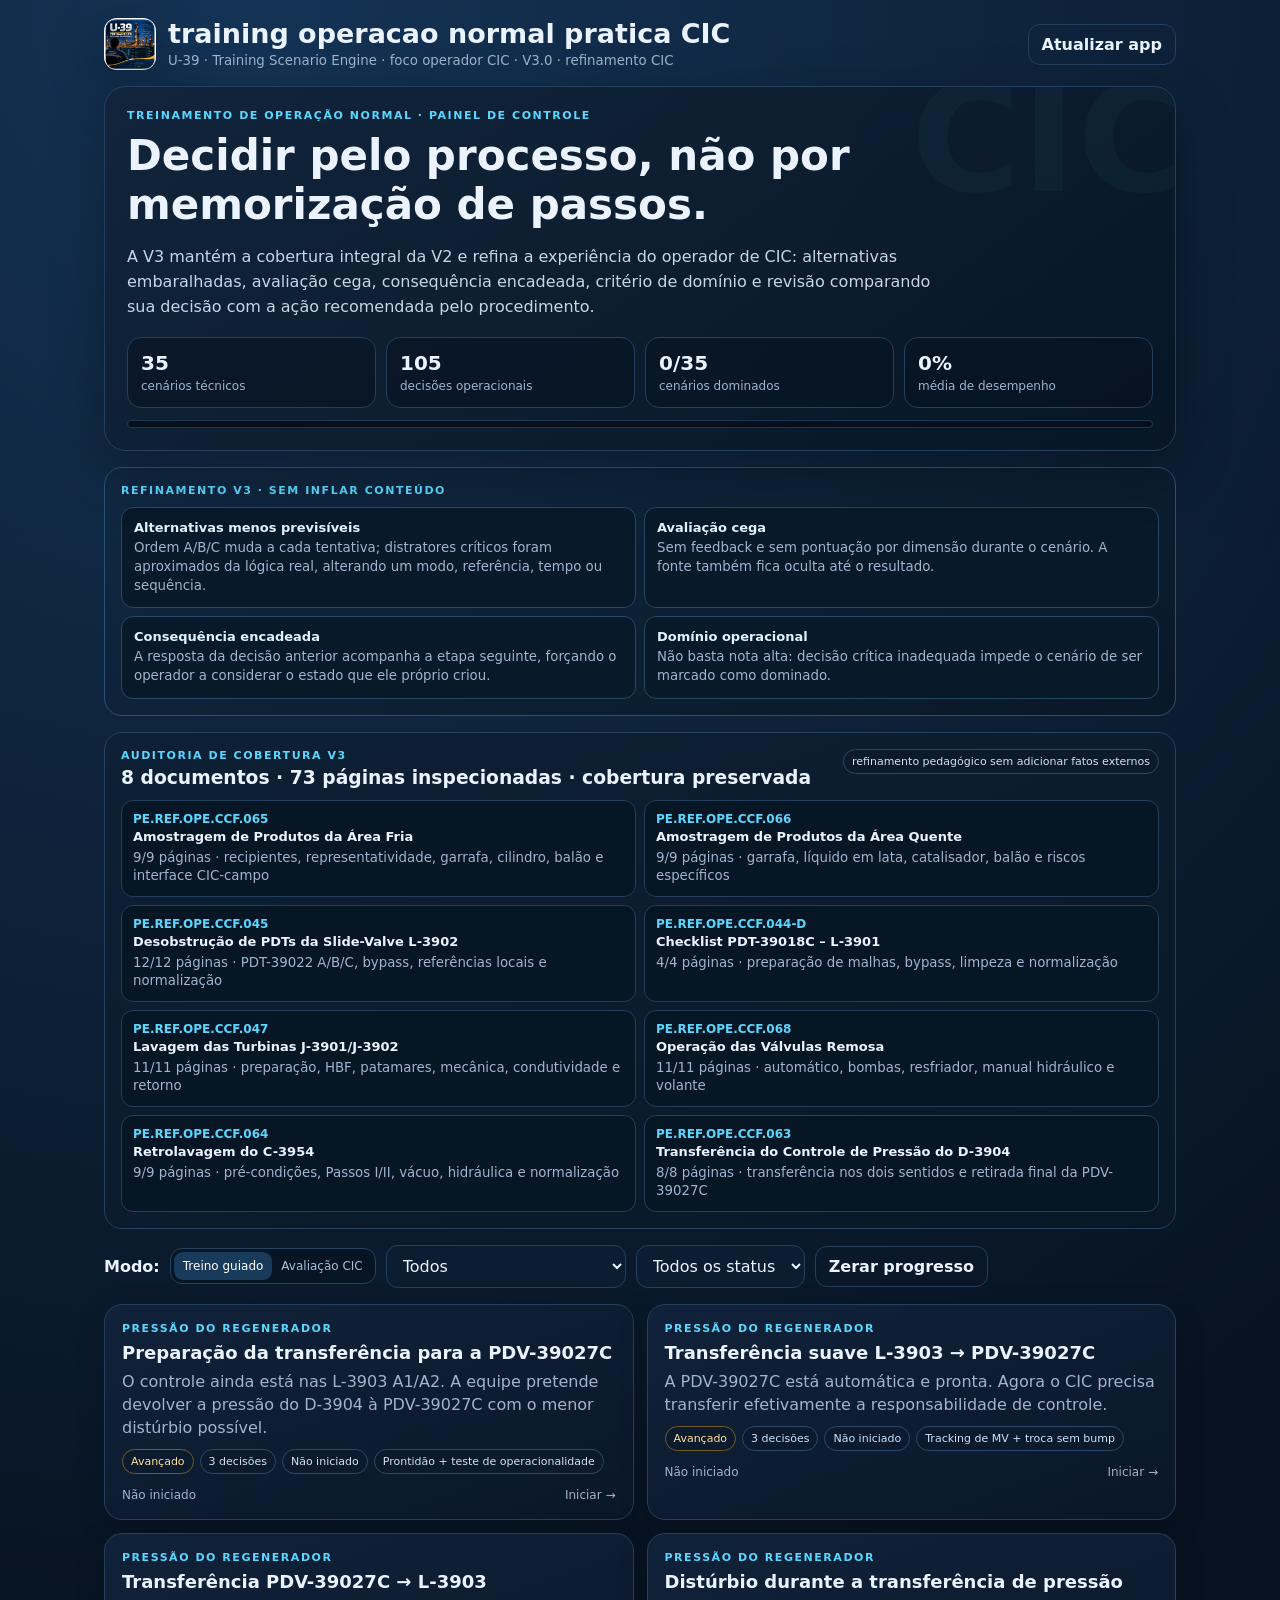
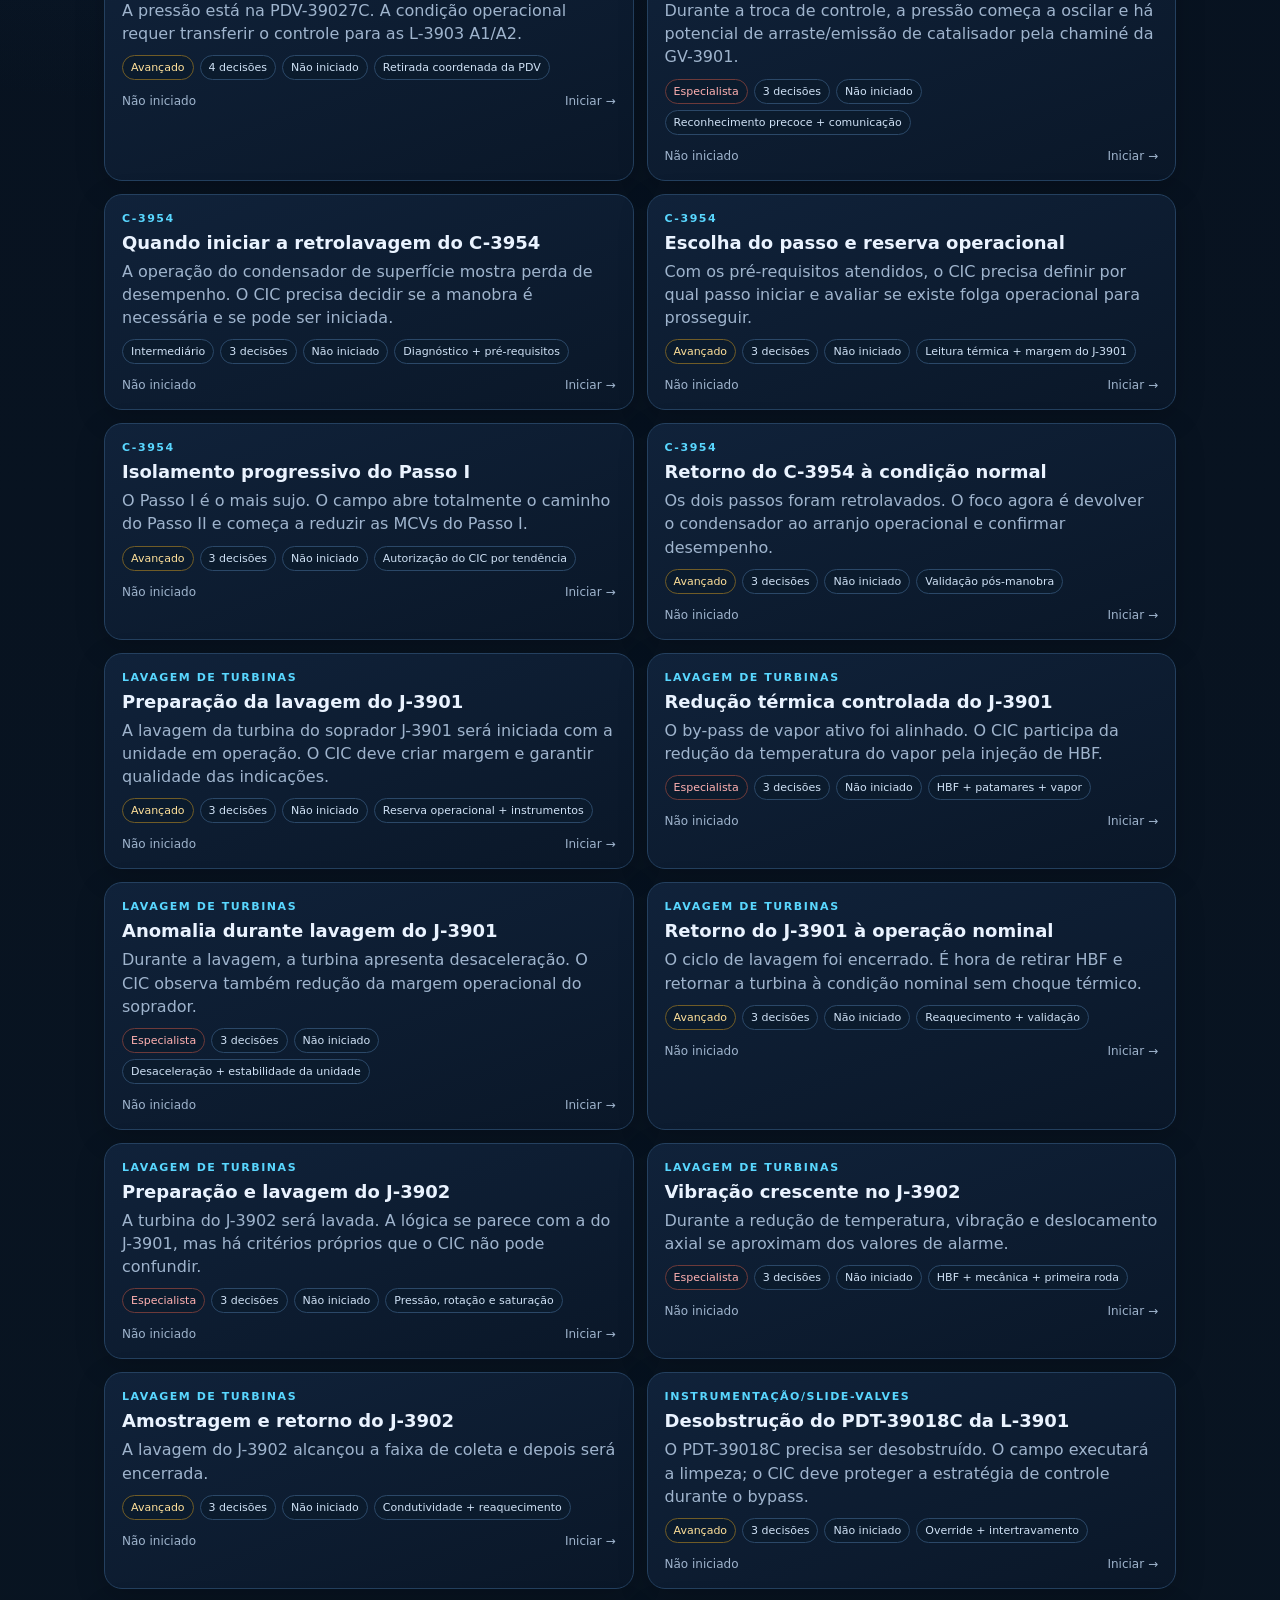
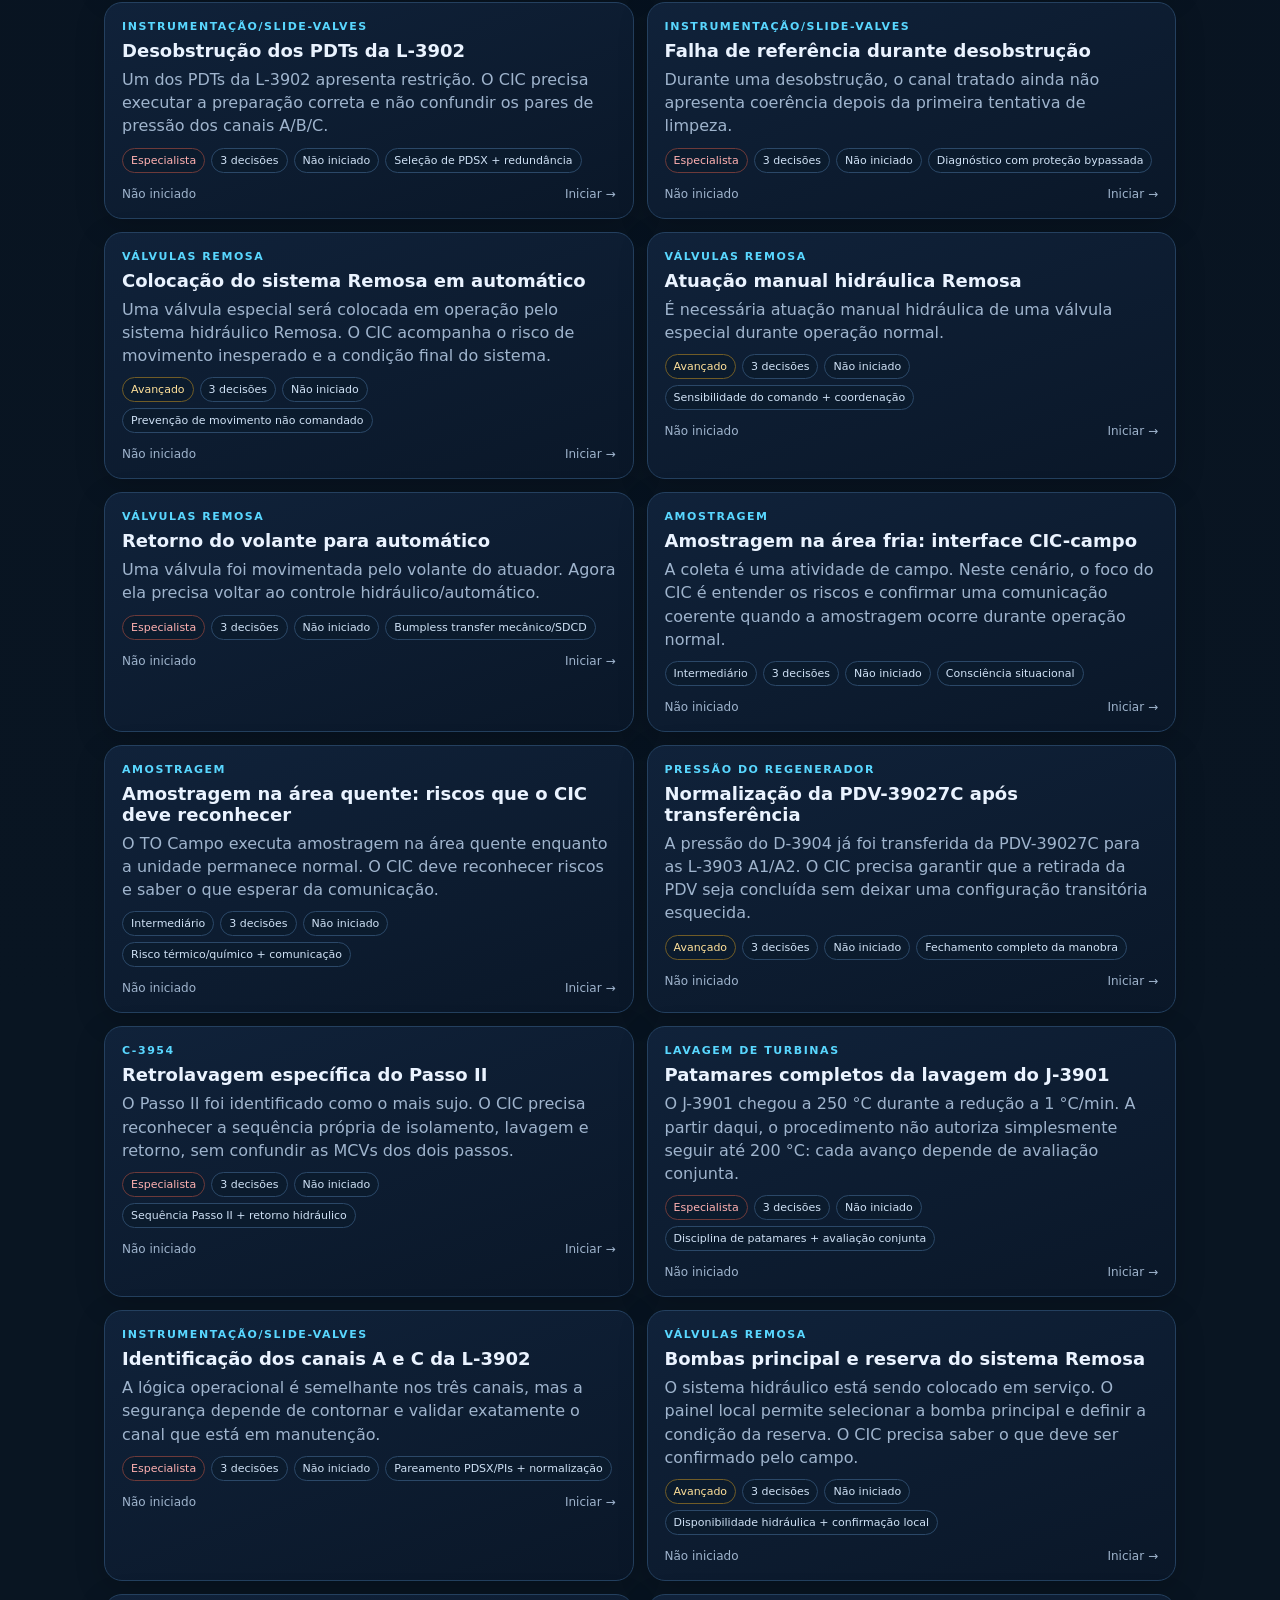
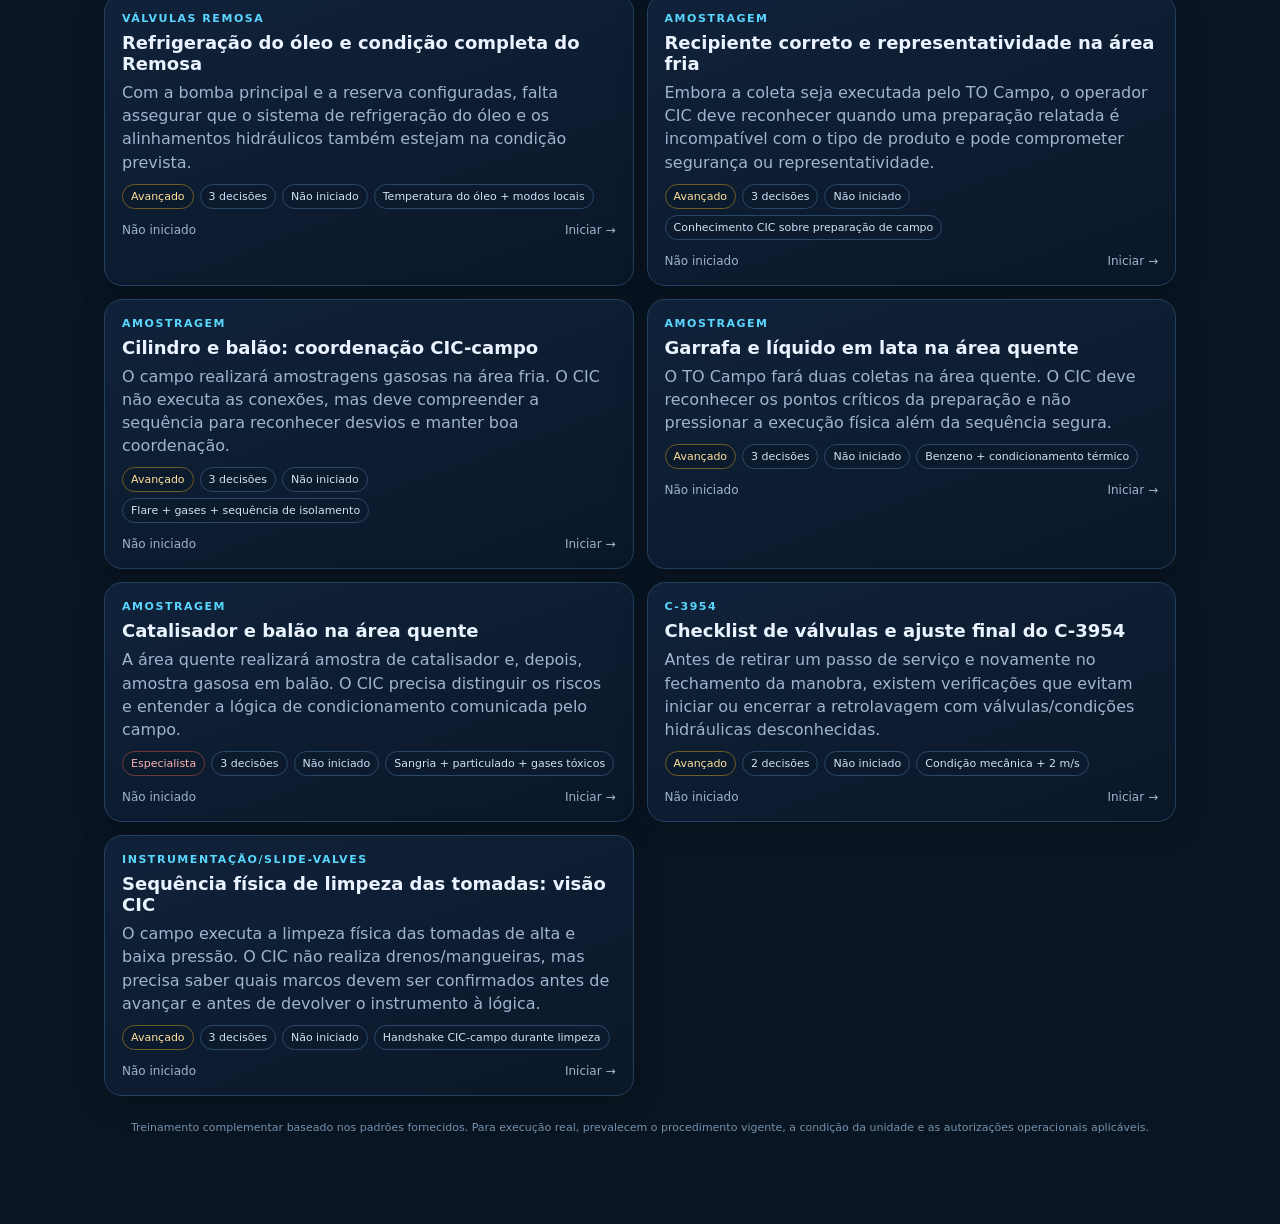
==== index.html @ 27d06e2f "Add files via upload" ====
<!doctype html>
<html lang="pt-BR">
<head>
  <meta charset="utf-8" />
  <meta name="viewport" content="width=device-width,initial-scale=1,viewport-fit=cover" />
  <meta name="theme-color" content="#07111f" />
  <meta name="apple-mobile-web-app-capable" content="yes" />
  <meta name="apple-mobile-web-app-status-bar-style" content="black-translucent" />
  <link rel="manifest" href="manifest.webmanifest" />
  <link rel="apple-touch-icon" href="icons/apple-touch-icon.png" />
  <link rel="icon" href="icons/icon-192.png" />
  <link rel="stylesheet" href="styles.css" />
  <title>training operacao normal pratica CIC</title>
</head>
<body>
  <div id="app"></div>
  <script src="app.js" defer></script>
</body>
</html>
---- styles.css ----
:root{--bg:#07111f;--panel:#0c1a2c;--panel2:#11243a;--line:#24405f;--text:#eaf3ff;--muted:#9fb4cd;--cyan:#59d7ff;--green:#53e39c;--amber:#ffd166;--red:#ff6b6b;--blue:#76a8ff;--shadow:0 18px 55px rgba(0,0,0,.3)}
*{box-sizing:border-box} html{background:var(--bg);color-scheme:dark} body{margin:0;font-family:Inter,ui-sans-serif,system-ui,-apple-system,Segoe UI,Roboto,Arial,sans-serif;background:radial-gradient(circle at 20% 0,#143355 0,transparent 28%),linear-gradient(180deg,#07111f,#091522 70%);color:var(--text);min-height:100vh}
button,select{font:inherit}.app{max-width:1100px;margin:0 auto;padding:18px 14px 90px}.topbar{display:flex;justify-content:space-between;gap:12px;align-items:center;margin-bottom:16px}.brand{display:flex;align-items:center;gap:12px}.brand img{width:52px;height:52px;border-radius:13px;box-shadow:var(--shadow)}.brand h1{font-size:clamp(18px,4vw,27px);margin:0;line-height:1.05}.brand small{display:block;color:var(--muted);margin-top:5px}.actions{display:flex;gap:8px;flex-wrap:wrap;justify-content:flex-end}.btn{border:1px solid var(--line);background:#10243a;color:var(--text);padding:10px 13px;border-radius:12px;cursor:pointer;font-weight:700}.btn:hover{border-color:#3c638f}.btn.primary{background:linear-gradient(135deg,#1772a8,#145f8c);border-color:#2e93cd}.btn.good{background:#123e32;border-color:#246d55}.btn.warn{background:#4a3813;border-color:#84631e}.btn.ghost{background:transparent}.btn:disabled{opacity:.45;cursor:not-allowed}.hero{border:1px solid var(--line);background:linear-gradient(145deg,rgba(17,36,58,.95),rgba(8,22,37,.97));border-radius:22px;padding:22px;box-shadow:var(--shadow);overflow:hidden;position:relative}.hero:after{content:"CIC";position:absolute;right:-12px;top:-35px;font-size:150px;font-weight:900;color:rgba(89,215,255,.035);pointer-events:none}.eyebrow{text-transform:uppercase;letter-spacing:.14em;font-size:11px;color:var(--cyan);font-weight:800}.hero h2{font-size:clamp(24px,6vw,42px);margin:9px 0 9px;max-width:780px}.hero p{color:#c5d6e8;max-width:820px;line-height:1.55}.kpis{display:grid;grid-template-columns:repeat(4,1fr);gap:10px;margin-top:18px}.kpi{border:1px solid var(--line);background:rgba(6,17,31,.55);border-radius:14px;padding:13px}.kpi b{font-size:20px;display:block}.kpi span{font-size:12px;color:var(--muted)}.toolbar{display:flex;gap:10px;align-items:center;flex-wrap:wrap;margin:16px 0}.toolbar select{background:#0c1d31;color:var(--text);border:1px solid var(--line);padding:10px 12px;border-radius:12px}.grid{display:grid;grid-template-columns:repeat(2,minmax(0,1fr));gap:13px}.card{border:1px solid var(--line);background:linear-gradient(160deg,#10223a,#0a1728);border-radius:18px;padding:17px;box-shadow:0 8px 30px rgba(0,0,0,.18)}.card h3{margin:7px 0 7px;font-size:18px}.card p{margin:0;color:var(--muted);line-height:1.45}.badges{display:flex;flex-wrap:wrap;gap:6px;margin:10px 0}.badge{display:inline-flex;border:1px solid #2b4868;background:#0b1b2d;padding:5px 8px;border-radius:999px;font-size:11px;color:#cfe1f5}.badge.critical{border-color:#6d3a3a;color:#ffb1b1}.badge.medium{border-color:#705c27;color:#ffe19a}.scenario-card{cursor:pointer;transition:.2s}.scenario-card:hover{transform:translateY(-2px);border-color:#3c638f}.scenario-card.done{box-shadow:inset 4px 0 var(--green)}.scenario-card .foot{display:flex;justify-content:space-between;align-items:center;margin-top:14px;color:#9fb4cd;font-size:12px}.progress{height:8px;background:#06101d;border:1px solid #1e3854;border-radius:999px;overflow:hidden}.progress>i{display:block;height:100%;background:linear-gradient(90deg,var(--cyan),var(--green));width:0}.stage-shell{display:grid;grid-template-columns:minmax(0,1fr) 310px;gap:14px}.panel{border:1px solid var(--line);background:linear-gradient(160deg,#10223a,#0a1728);border-radius:18px;padding:17px}.panel h2,.panel h3{margin-top:0}.stategrid{display:grid;grid-template-columns:repeat(2,1fr);gap:8px}.statebox{background:#071625;border:1px solid #213d5a;border-radius:12px;padding:11px}.statebox span{display:block;color:var(--muted);font-size:11px}.statebox b{display:block;margin-top:4px;font-size:14px}.trend{font-size:12px;margin-left:4px}.trend.up{color:var(--red)}.trend.down{color:var(--amber)}.trend.stable{color:var(--green)}.decision{margin-top:14px}.decision h3{font-size:20px;line-height:1.35}.context{color:#c8d8e8;line-height:1.5;background:#091a2c;border-left:3px solid var(--cyan);padding:12px;border-radius:0 10px 10px 0}.options{display:grid;gap:9px;margin-top:14px}.option{text-align:left;border:1px solid #294866;background:#0c2035;color:#eaf3ff;border-radius:14px;padding:13px;cursor:pointer;line-height:1.4}.option:hover{border-color:#4d79a5;background:#102a46}.option.selected.correct{border-color:#2d9b6b;background:#10382c}.option.selected.partial{border-color:#a47720;background:#403114}.option.selected.wrong{border-color:#a54343;background:#3b1a22}.option:disabled{cursor:default;opacity:.92}.feedback{margin-top:12px;border-radius:14px;padding:13px;border:1px solid #28445f;background:#0a1b2b}.feedback.good{border-color:#286c52}.feedback.warn{border-color:#7a5a21}.feedback.bad{border-color:#773737}.feedback b{display:block;margin-bottom:5px}.metrics{display:grid;grid-template-columns:1fr 1fr;gap:8px}.metric{padding:10px;border:1px solid #223c58;border-radius:12px;background:#071625}.metric span{font-size:11px;color:var(--muted);display:block}.metric b{font-size:18px}.source{margin-top:12px;border-top:1px dashed #28445f;padding-top:11px;font-size:12px;color:#91a8c1}.source strong{color:#cfe1f5}.statusline{display:flex;justify-content:space-between;gap:12px;align-items:center;margin-bottom:12px}.breadcrumbs{font-size:12px;color:var(--muted)}.modebar{display:flex;align-items:center;gap:8px}.switch{display:inline-flex;background:#061423;border:1px solid #25435f;border-radius:12px;padding:3px}.switch button{border:0;background:transparent;color:#a9bfd6;padding:7px 9px;border-radius:9px;cursor:pointer;font-size:12px}.switch button.on{background:#183a5b;color:white}.final-grid{display:grid;grid-template-columns:repeat(5,1fr);gap:8px;margin:14px 0}.score-big{font-size:52px;font-weight:900}.score-big small{font-size:18px;color:var(--muted)}.review-list{display:grid;gap:8px}.review{border:1px solid #29445f;background:#091a2b;border-radius:12px;padding:11px}.review b{display:block}.review small{color:var(--muted)}.notice{margin:14px 0;padding:12px;border:1px solid #644f22;background:#34290f;border-radius:13px;color:#ffe7a9}.footer-note{color:#7890aa;font-size:11px;text-align:center;margin-top:25px}.hidden{display:none!important}
@media(max-width:820px){.stage-shell{grid-template-columns:1fr}.side{order:-1}.grid{grid-template-columns:1fr}.kpis{grid-template-columns:1fr 1fr}.final-grid{grid-template-columns:1fr 1fr}.topbar{align-items:flex-start}.actions{max-width:180px}.brand img{width:46px;height:46px}}
@media(max-width:520px){.app{padding:12px 10px 90px}.hero{padding:17px}.kpis{grid-template-columns:1fr 1fr}.stategrid{grid-template-columns:1fr}.btn{padding:9px 10px}.actions .btn.ghost{display:none}.score-big{font-size:44px}}
.coverage{margin:16px 0;border:1px solid var(--line);background:linear-gradient(160deg,#0e2035,#091827);border-radius:18px;padding:16px}.coverage-head{display:flex;justify-content:space-between;gap:12px;align-items:flex-start;margin-bottom:12px}.coverage-head h3{margin:5px 0 0}.coverage-grid{display:grid;grid-template-columns:repeat(2,minmax(0,1fr));gap:8px}.coverage-item{border:1px solid #223f5c;background:#071625;border-radius:12px;padding:11px}.coverage-item b,.coverage-item span,.coverage-item small{display:block}.coverage-item b{font-size:12px;color:var(--cyan);margin-bottom:3px}.coverage-item span{font-size:13px;font-weight:700}.coverage-item small{margin-top:5px;color:var(--muted);line-height:1.35}
@media(max-width:700px){.coverage-head{display:block}.coverage-head .badge{margin-top:10px}.coverage-grid{grid-template-columns:1fr}}
.refinement{margin:16px 0;border:1px solid #2b5275;background:linear-gradient(155deg,#102842,#091827);border-radius:18px;padding:16px}.refine-grid{display:grid;grid-template-columns:repeat(2,minmax(0,1fr));gap:8px;margin-top:10px}.refine-grid>div{border:1px solid #284763;background:#08192a;border-radius:12px;padding:12px}.refine-grid b,.refine-grid small{display:block}.refine-grid b{font-size:13px;color:#dff4ff;margin-bottom:4px}.refine-grid small{color:var(--muted);line-height:1.4}.badge.mastered{border-color:#2d7658;color:#9ff0c8;background:#0e2e24}.badge.review-needed{border-color:#866824;color:#ffe2a1;background:#352a10}.scenario-card.mastered{box-shadow:inset 4px 0 var(--green)}.scenario-card.review{box-shadow:inset 4px 0 var(--amber)}.gate{display:inline-block;margin-left:7px;padding:3px 6px;border:1px solid #7b4040;background:#3b1b22;color:#ffb9b9;border-radius:999px;font-size:10px;font-weight:800;letter-spacing:.07em}.carry{margin-top:10px}.carry-good{border-color:#2a6d54;background:#0d2f25}.carry-warn{border-color:#826522;background:#392d12}.carry-bad{border-color:#814141;background:#351820}.blind-box{margin-top:15px;padding:12px;border:1px dashed #3c638f;background:#091a2b;border-radius:12px}.blind-box b,.blind-box span{display:block}.blind-box span{font-size:12px;color:var(--muted);margin-top:4px;line-height:1.4}.decision-margin{margin-top:9px;padding:10px 11px;border:1px solid #294864;border-radius:12px;background:#071625;display:flex;justify-content:space-between;align-items:center}.decision-margin span{font-size:11px;color:var(--muted)}.decision-margin b{font-size:18px}.recommended{margin-top:9px;padding-top:9px;border-top:1px dashed #36546f;color:#d9eaff}.mastery{margin:14px 0;padding:13px;border:1px solid #2d7658;background:#0e2e24;border-radius:13px}.mastery b,.mastery span{display:block}.mastery span{margin-top:3px;color:#bfe8d4;font-size:12px}.coaching{margin:14px 0;padding:13px;border:1px solid #355a7d;background:#0a1c2e;border-radius:13px}.coaching b,.coaching span,.coaching small{display:block}.coaching span{margin-top:5px;color:#d2e3f4}.coaching small{margin-top:7px;color:var(--muted)}.review{display:grid;gap:5px}.review.correct{border-left:3px solid var(--green)}.review.partial{border-left:3px solid var(--amber)}.review.wrong{border-left:3px solid var(--red)}.review-head{display:flex;justify-content:space-between;gap:10px}.review-head span{font-size:11px;color:var(--muted)}.review small strong{color:#dcecff}.toolbar select{max-width:240px}
@media(max-width:700px){.refine-grid{grid-template-columns:1fr}.review-head{display:block}.review-head span{display:block;margin-top:3px}}
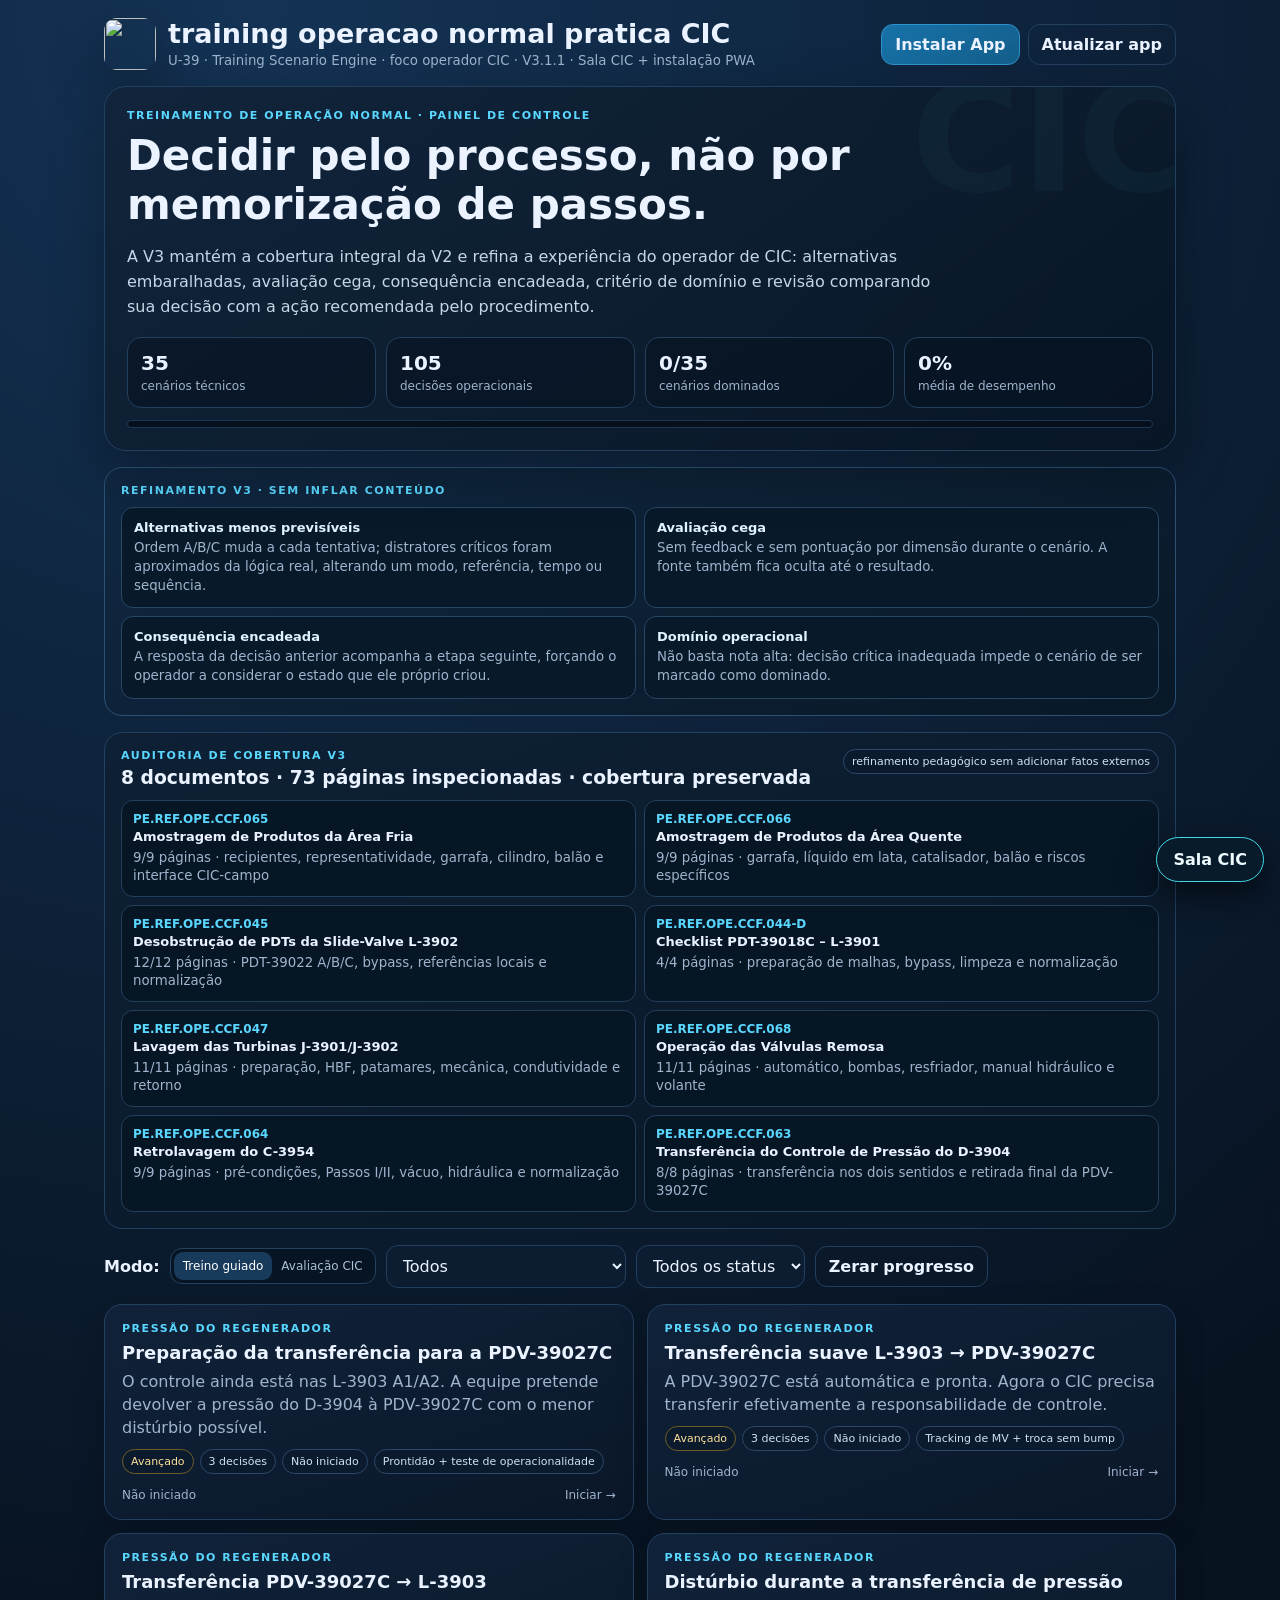
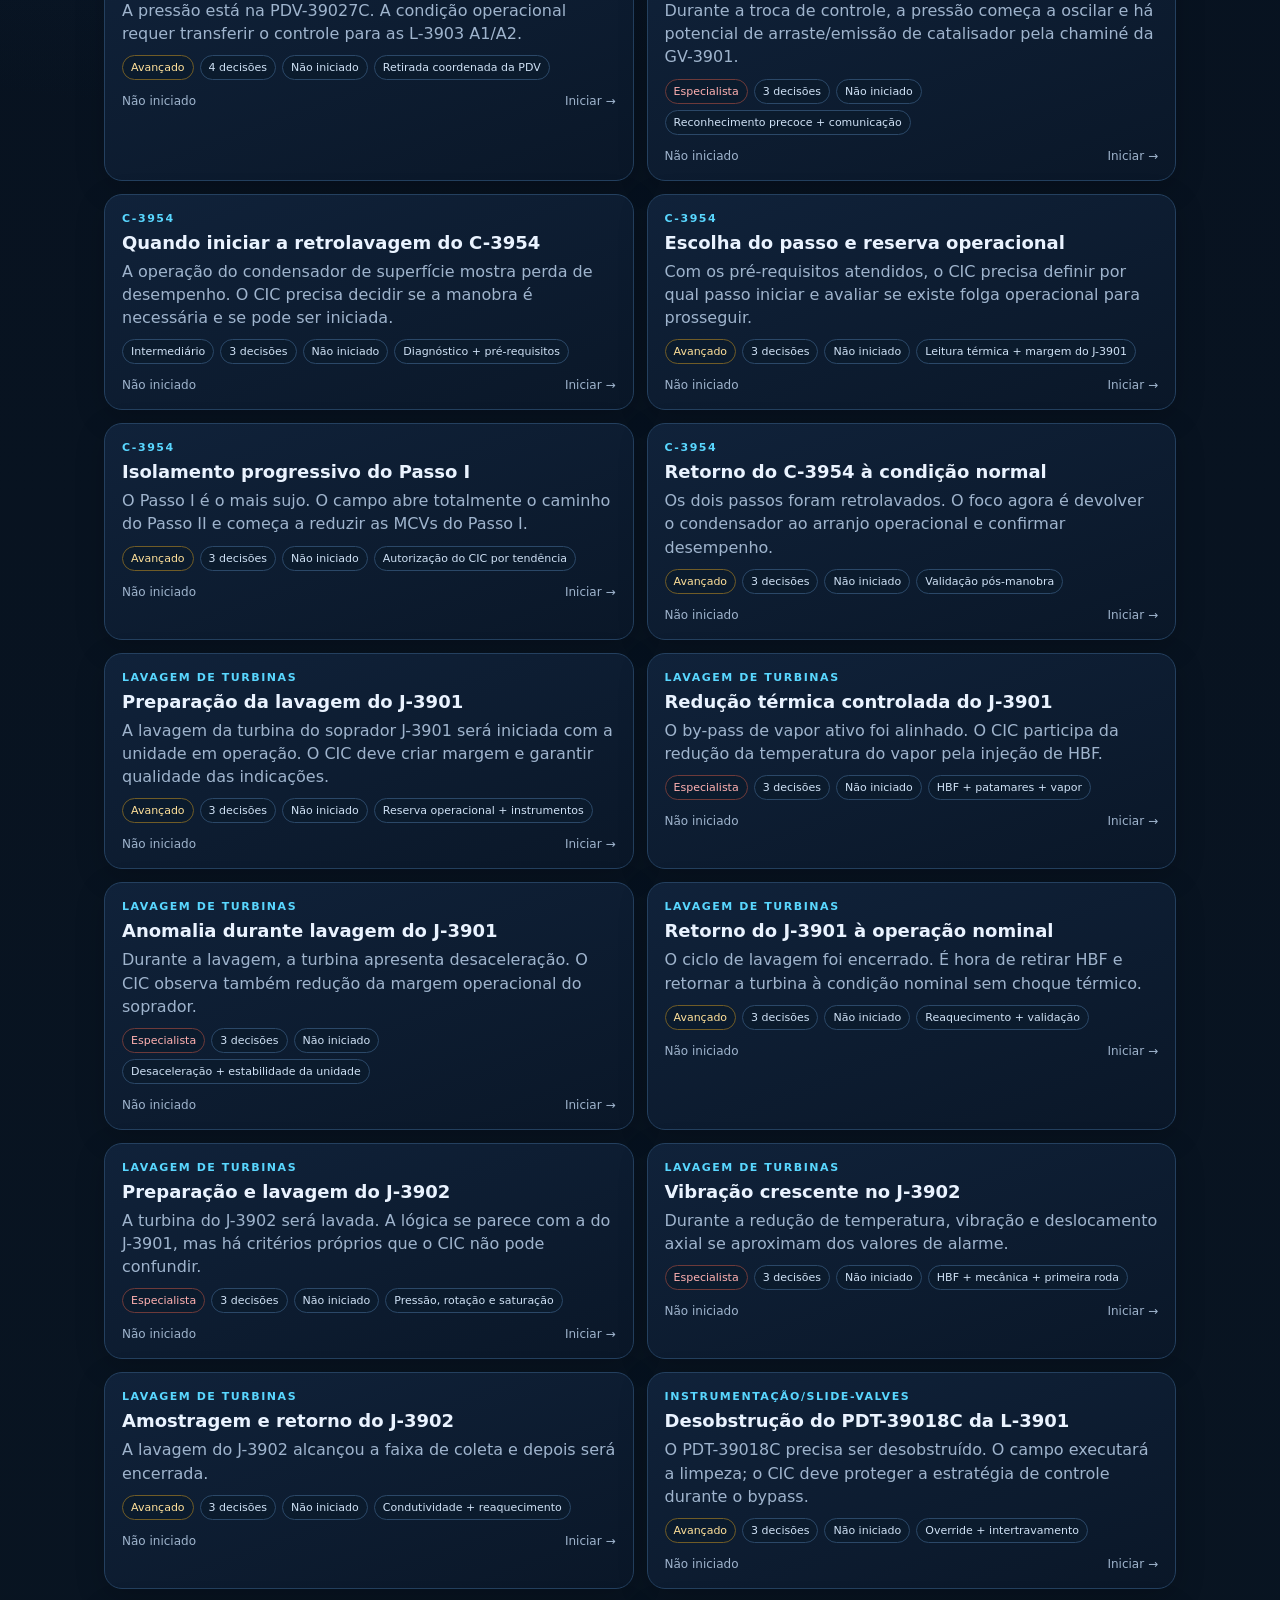
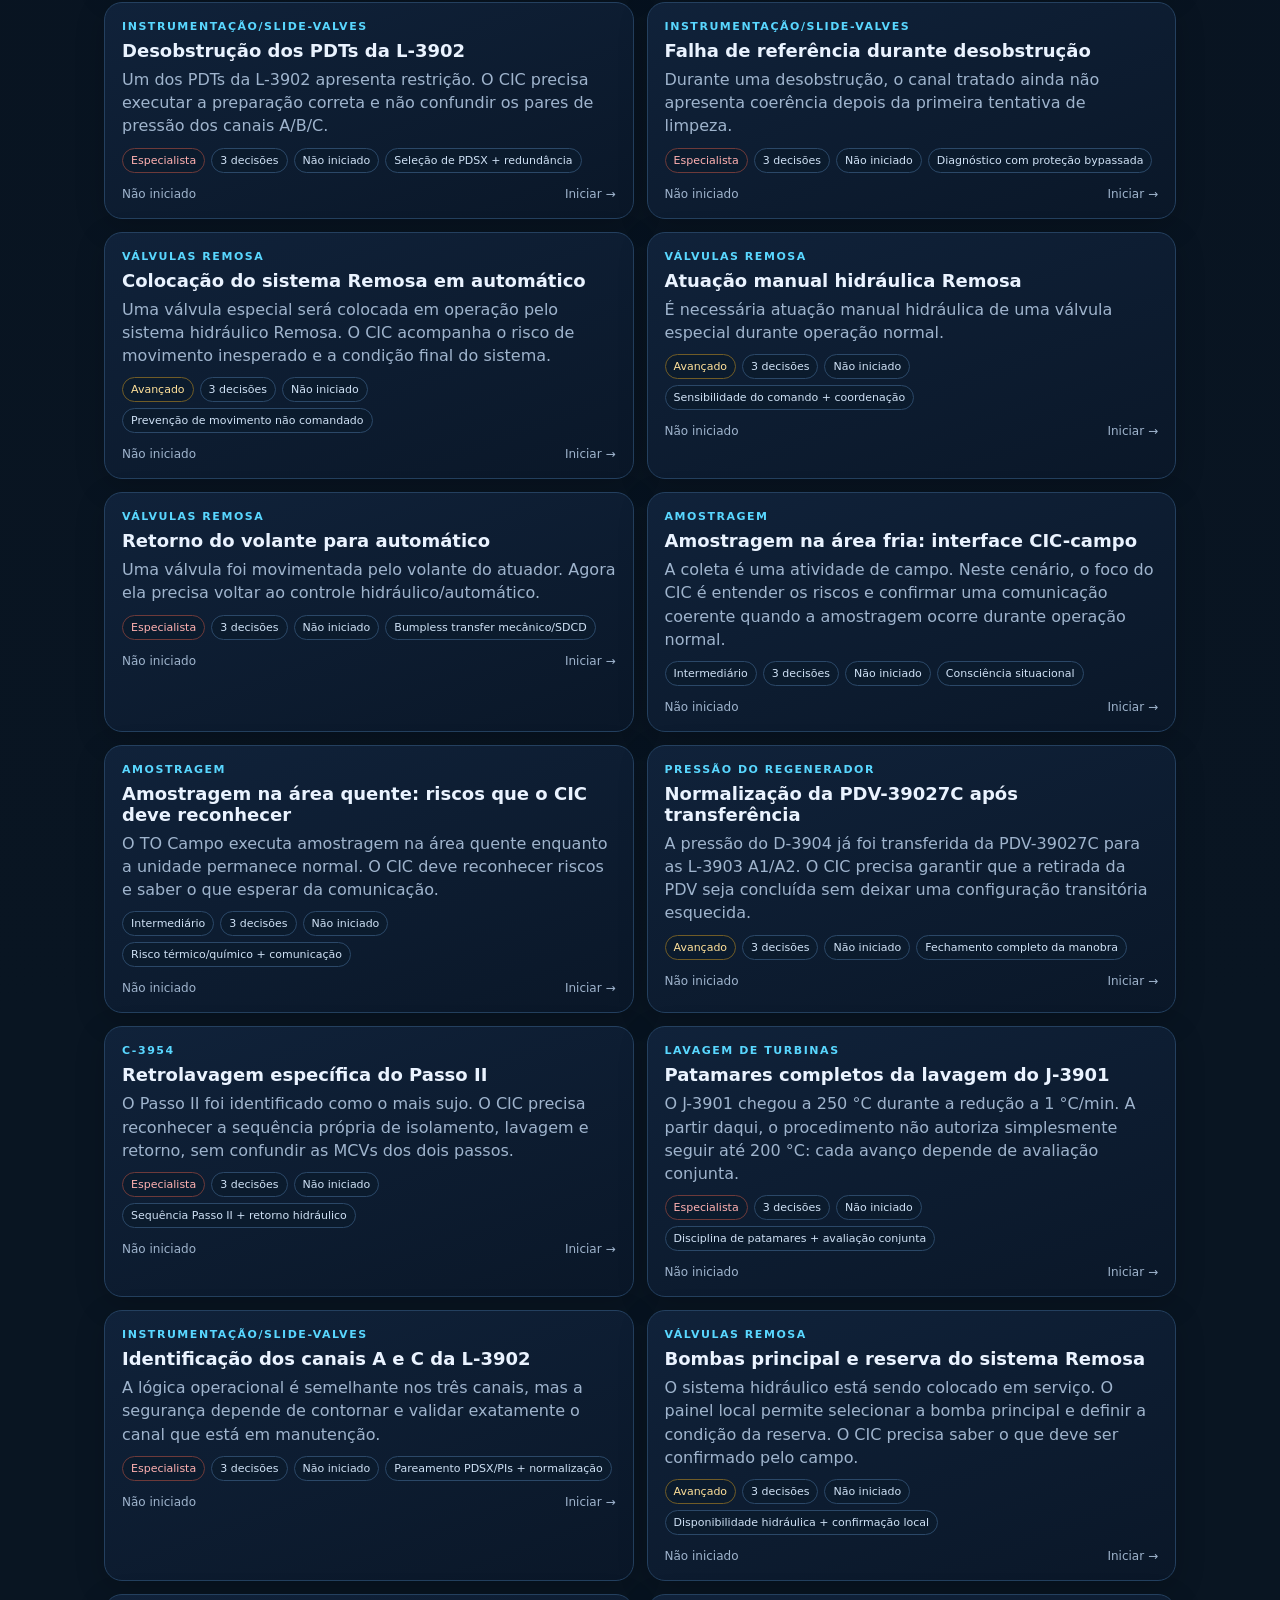
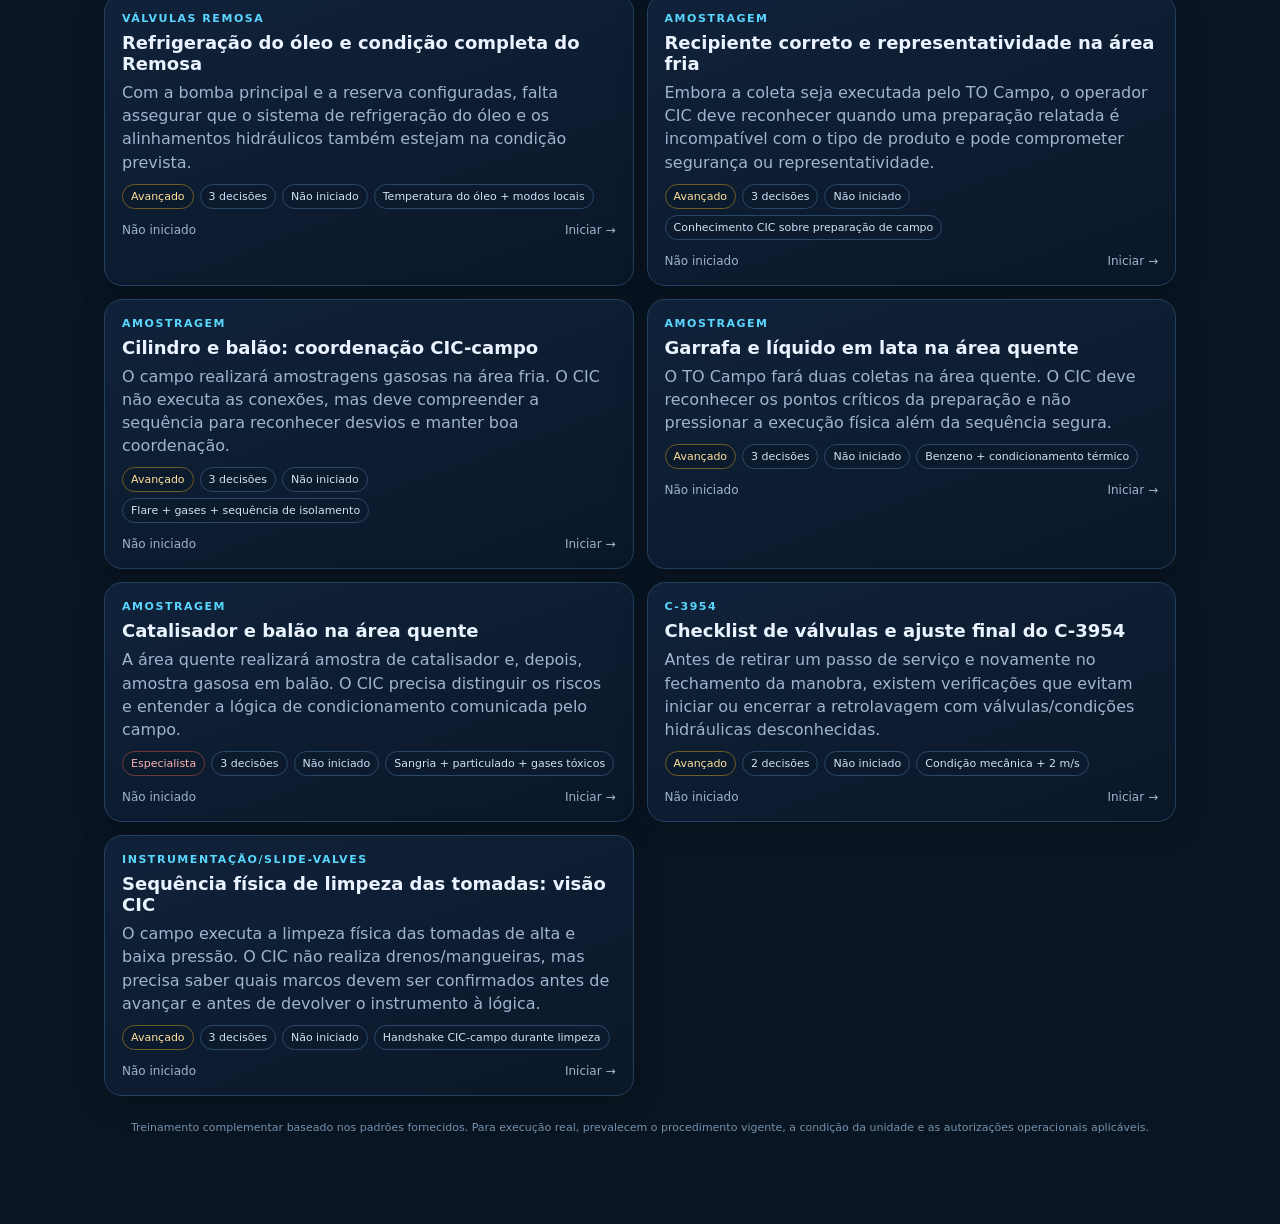
==== commit 9bbeda4f: "Add files via upload" ====
--- a/index.html
+++ b/index.html
@@ -15,5 +15,6 @@
 <body>
   <div id="app"></div>
   <script src="app.js" defer></script>
+  <script src="sala-cic.js" defer></script>
 </body>
 </html>
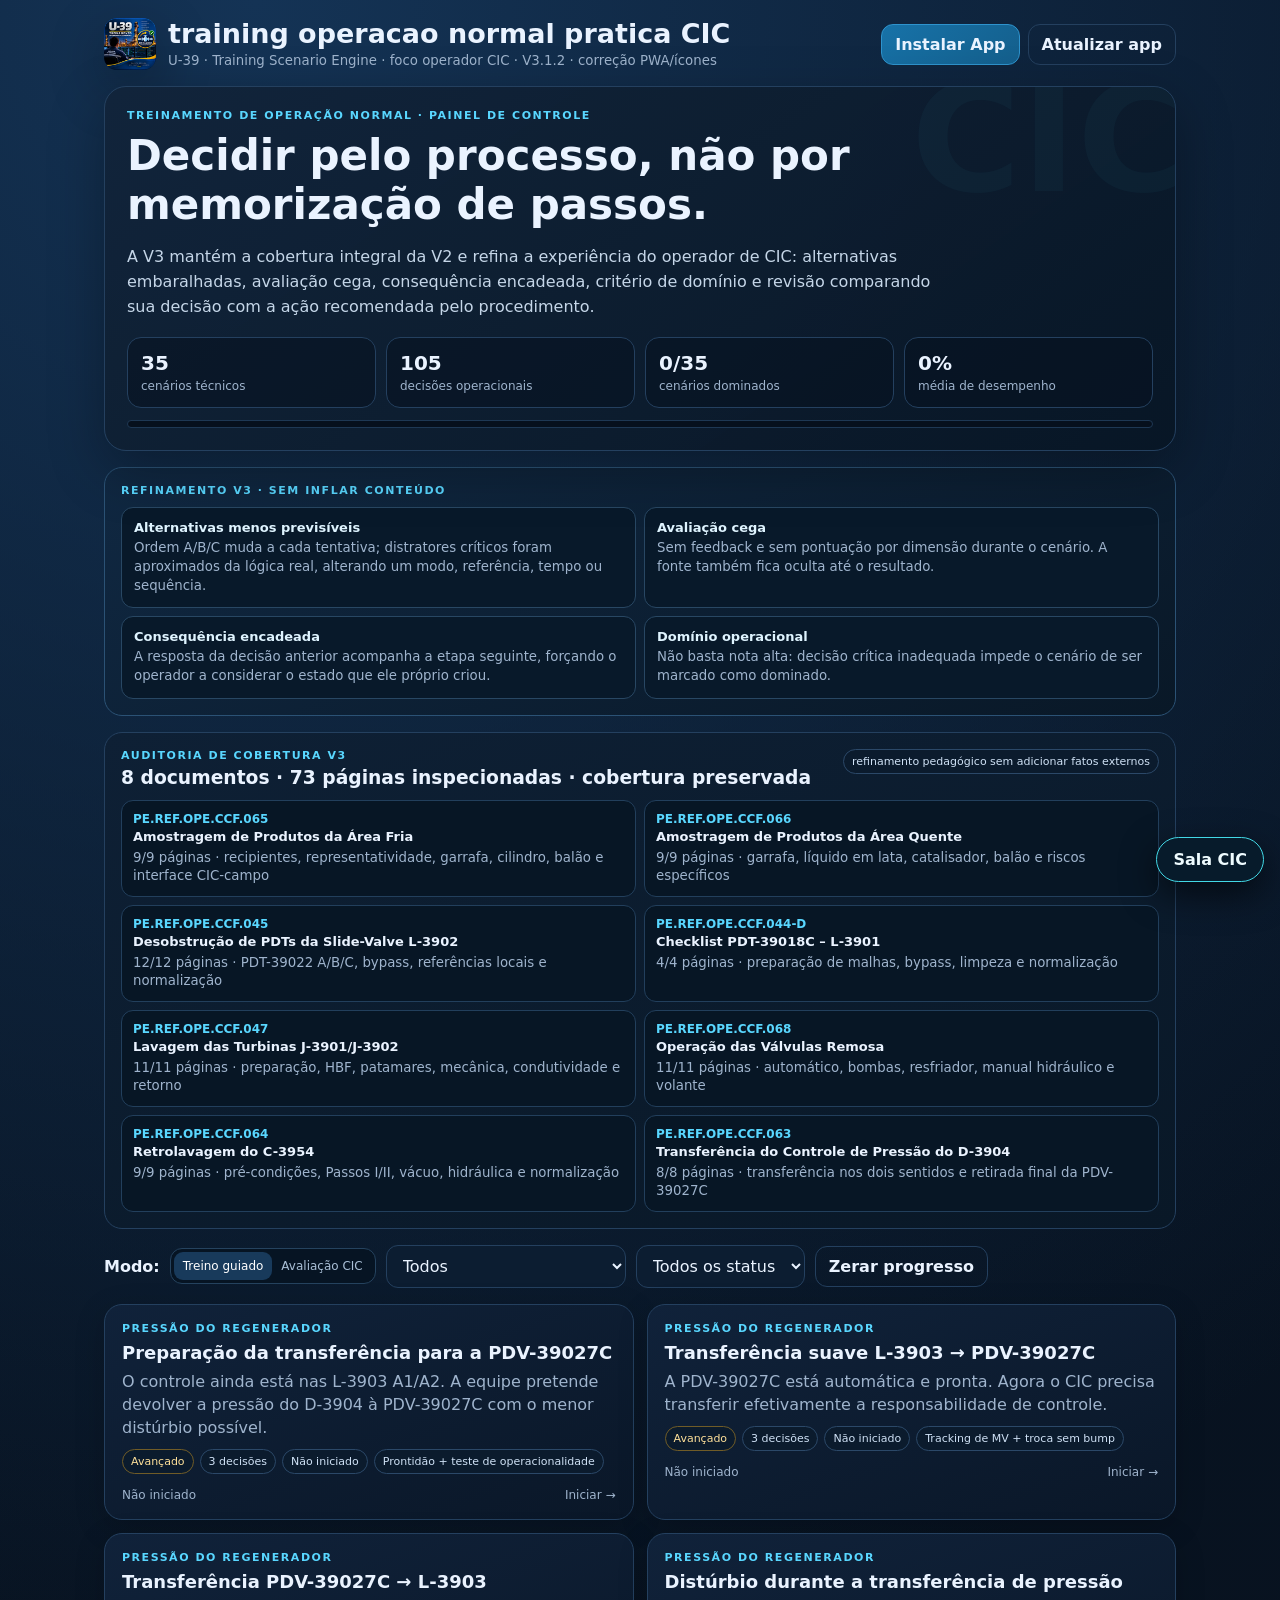
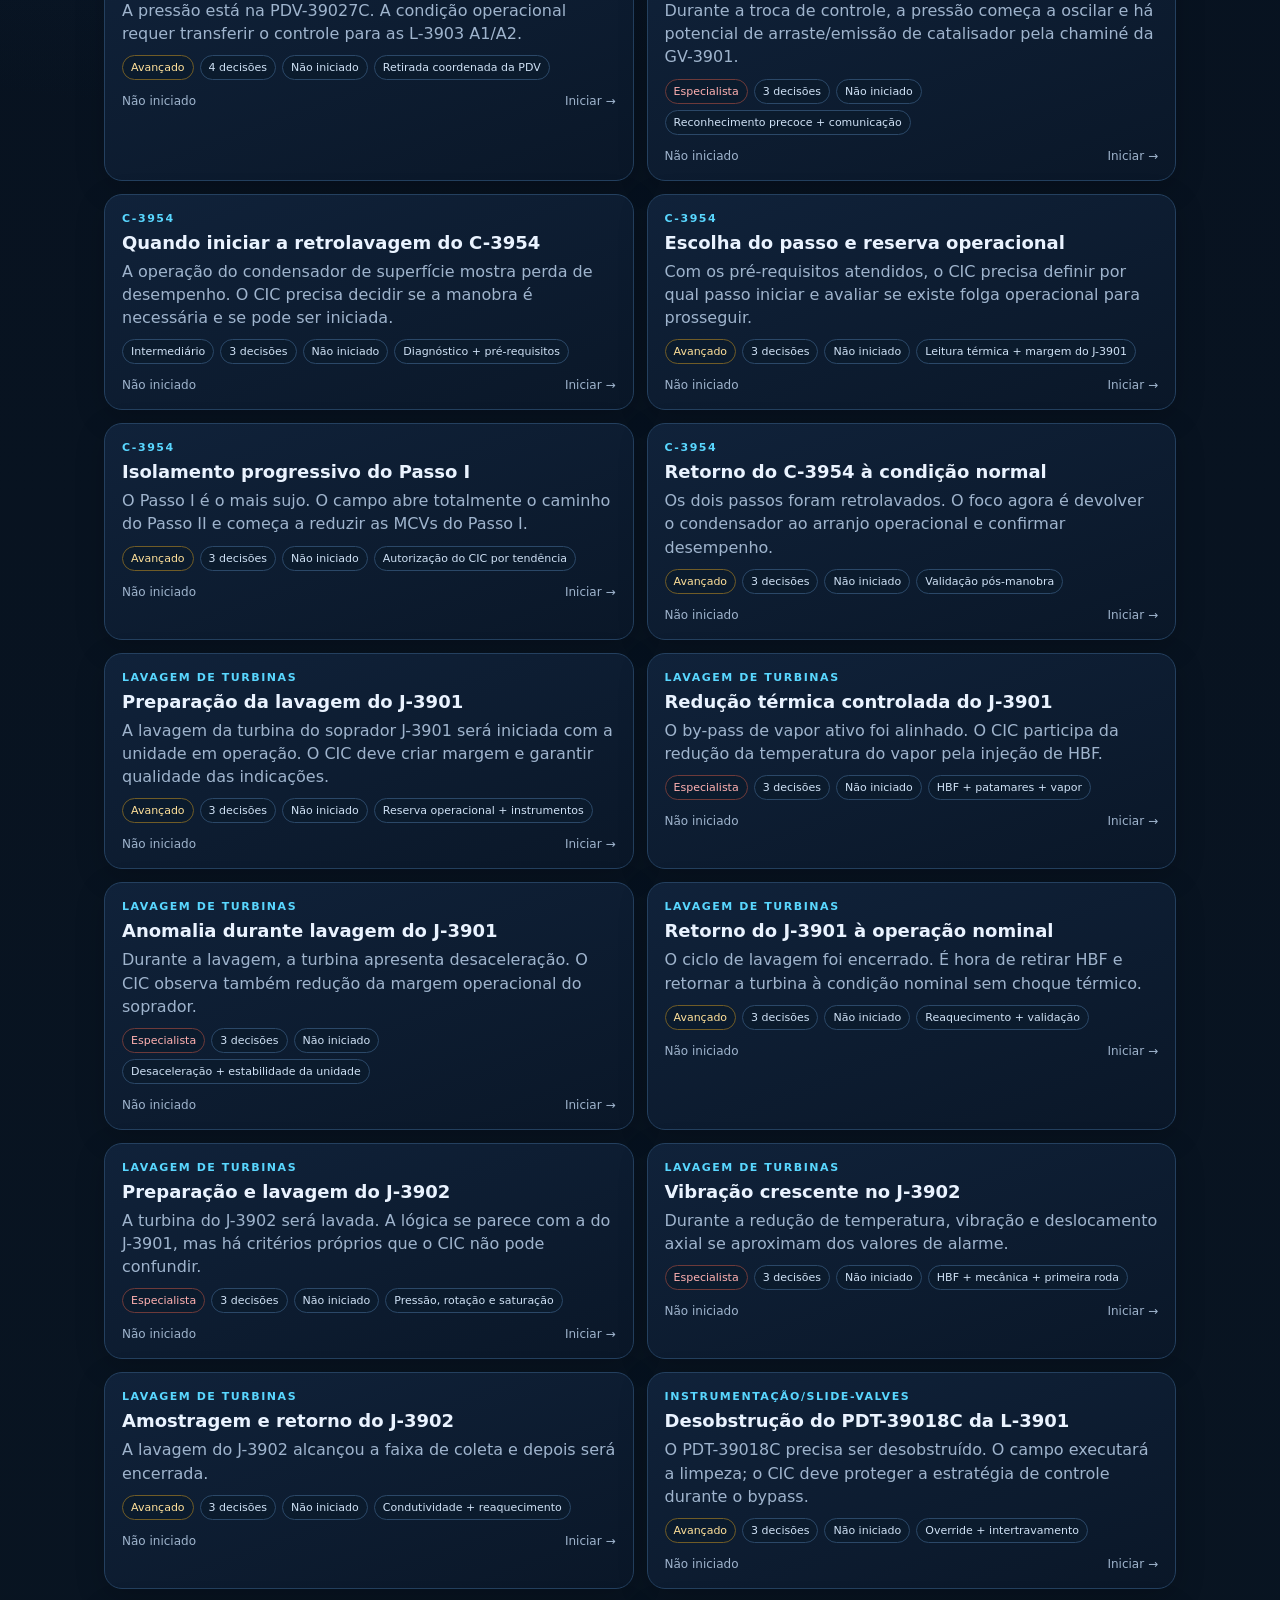
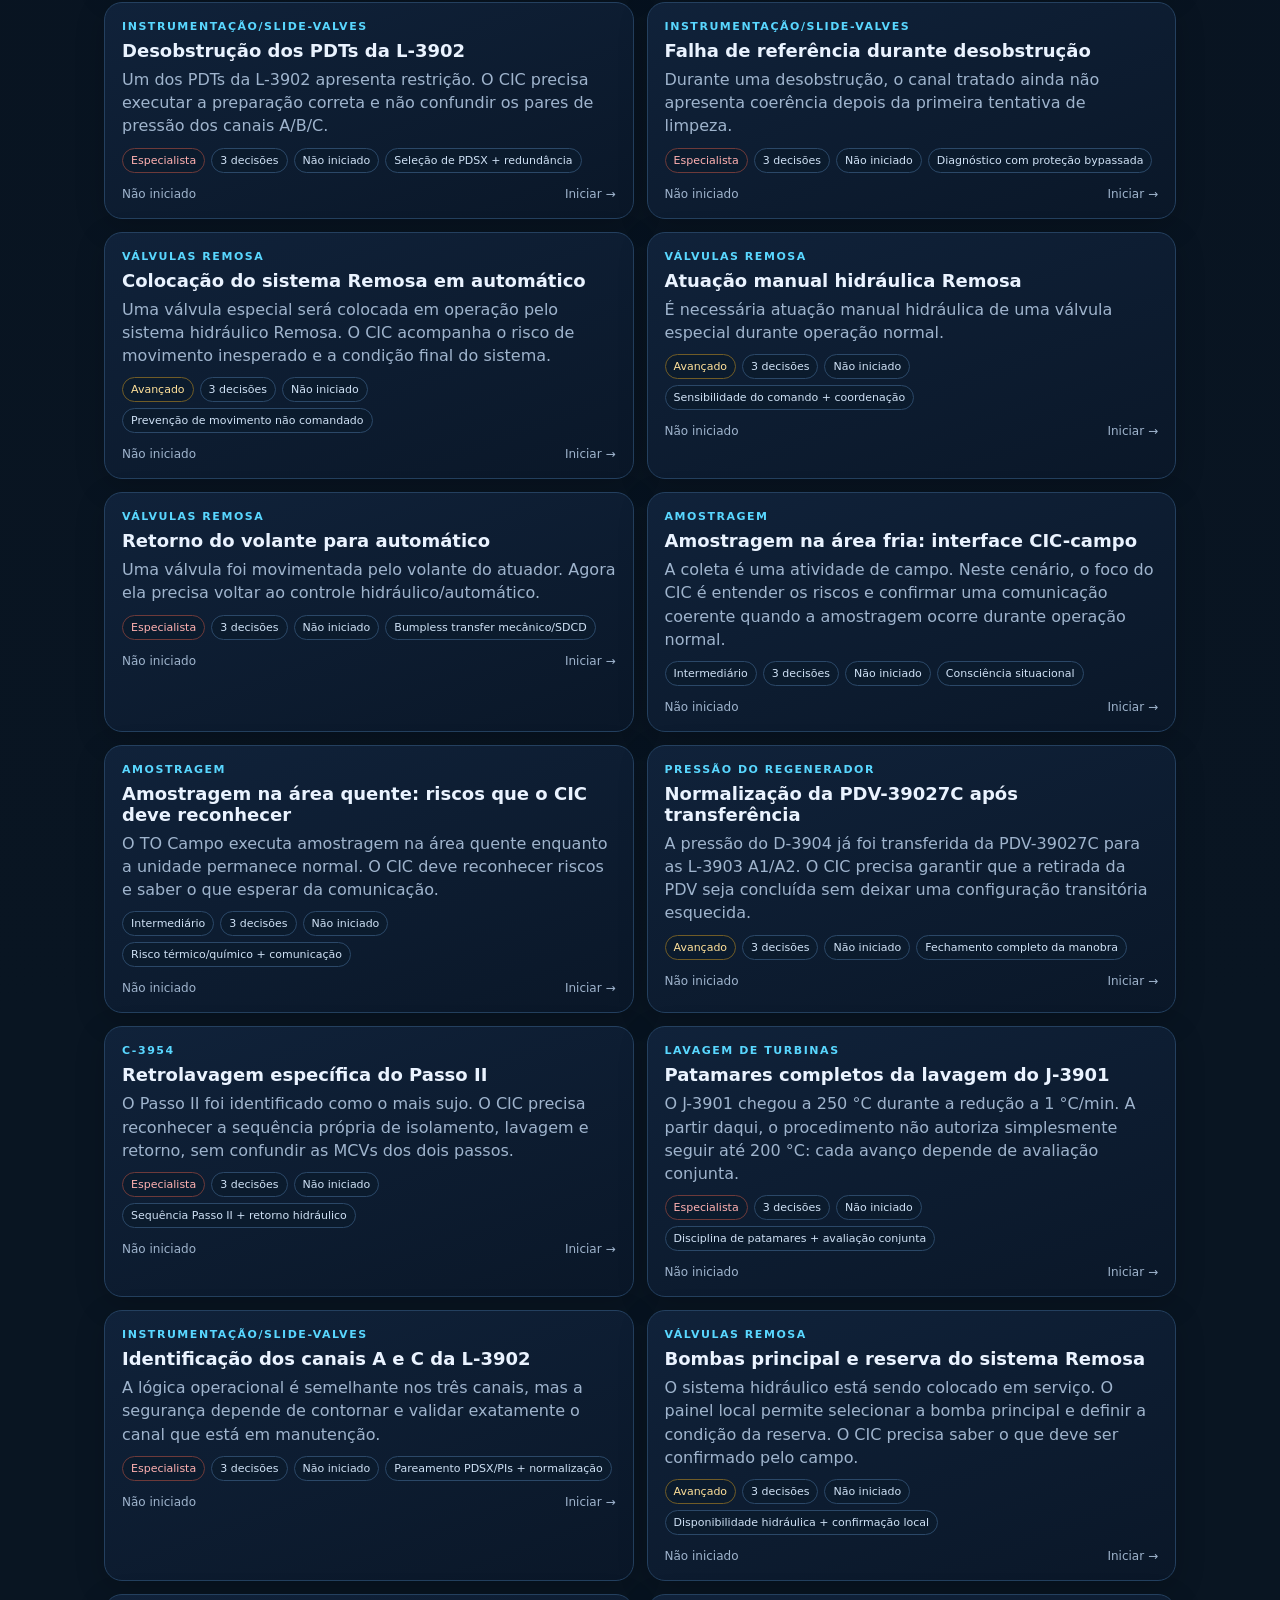
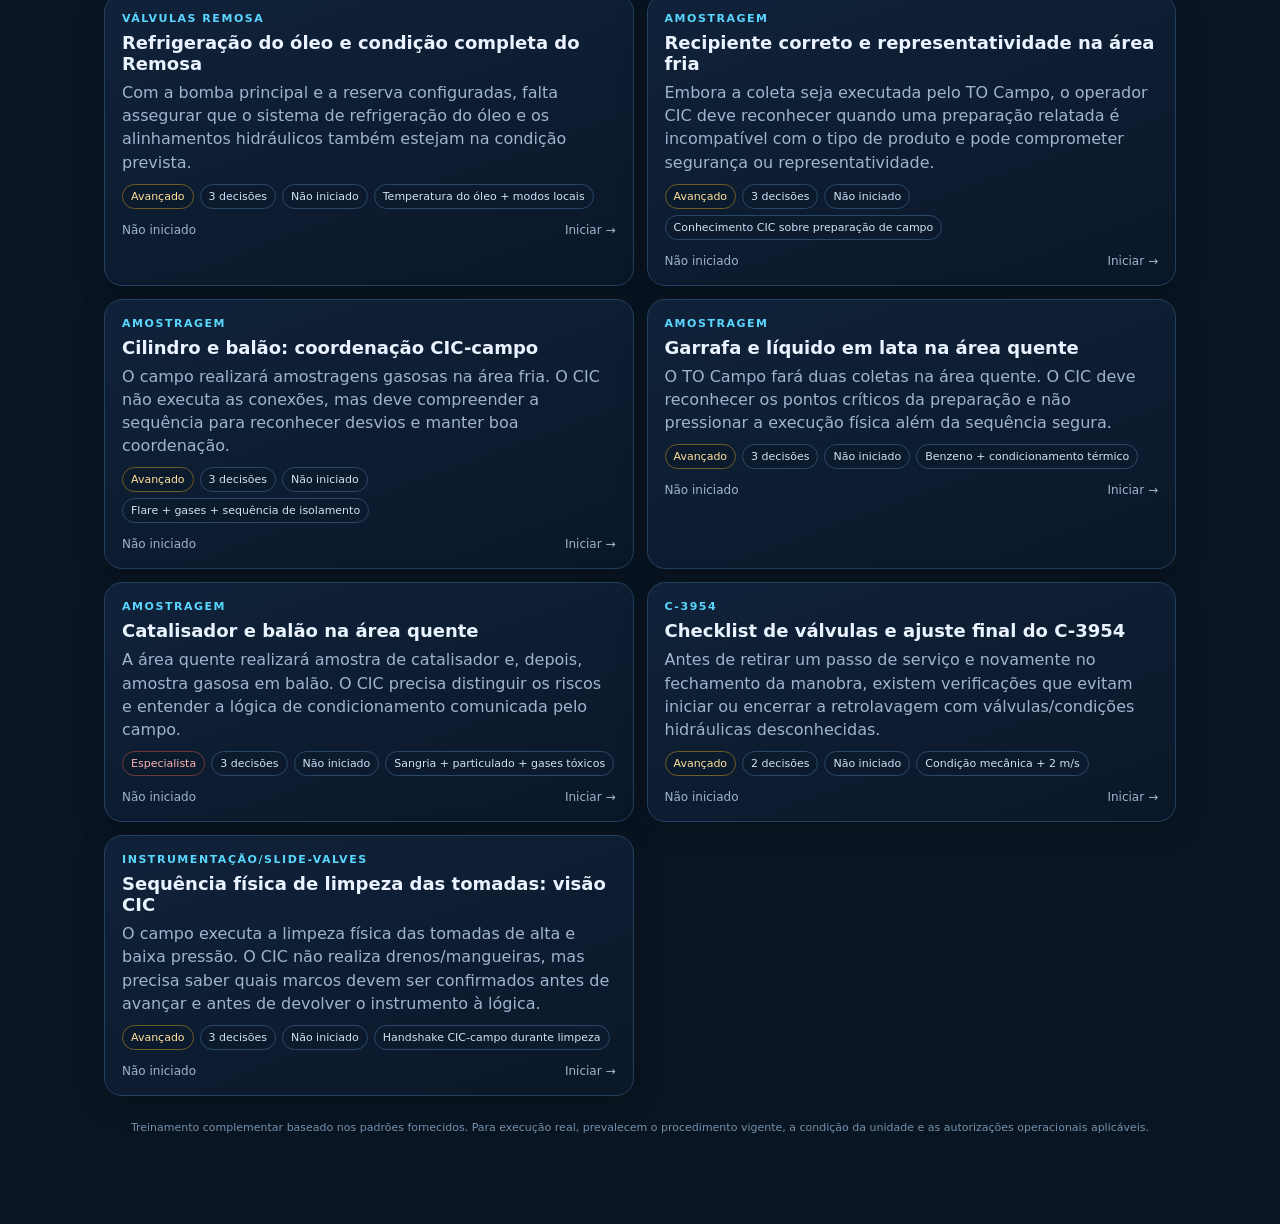
==== commit e5fea34e: "Add files via upload" ====
--- a/index.html
+++ b/index.html
@@ -4,17 +4,18 @@
   <meta charset="utf-8" />
   <meta name="viewport" content="width=device-width,initial-scale=1,viewport-fit=cover" />
   <meta name="theme-color" content="#07111f" />
+  <meta name="mobile-web-app-capable" content="yes" />
   <meta name="apple-mobile-web-app-capable" content="yes" />
   <meta name="apple-mobile-web-app-status-bar-style" content="black-translucent" />
-  <link rel="manifest" href="manifest.webmanifest" />
-  <link rel="apple-touch-icon" href="icons/apple-touch-icon.png" />
-  <link rel="icon" href="icons/icon-192.png" />
-  <link rel="stylesheet" href="styles.css" />
+  <link rel="manifest" href="./manifest.webmanifest" />
+  <link rel="apple-touch-icon" href="./icon-192.png" />
+  <link rel="icon" type="image/png" sizes="192x192" href="./icon-192.png" />
+  <link rel="stylesheet" href="./styles.css" />
   <title>training operacao normal pratica CIC</title>
 </head>
 <body>
   <div id="app"></div>
-  <script src="app.js" defer></script>
-  <script src="sala-cic.js" defer></script>
+  <script src="./app.js" defer></script>
+  <script src="./sala-cic.js" defer></script>
 </body>
 </html>
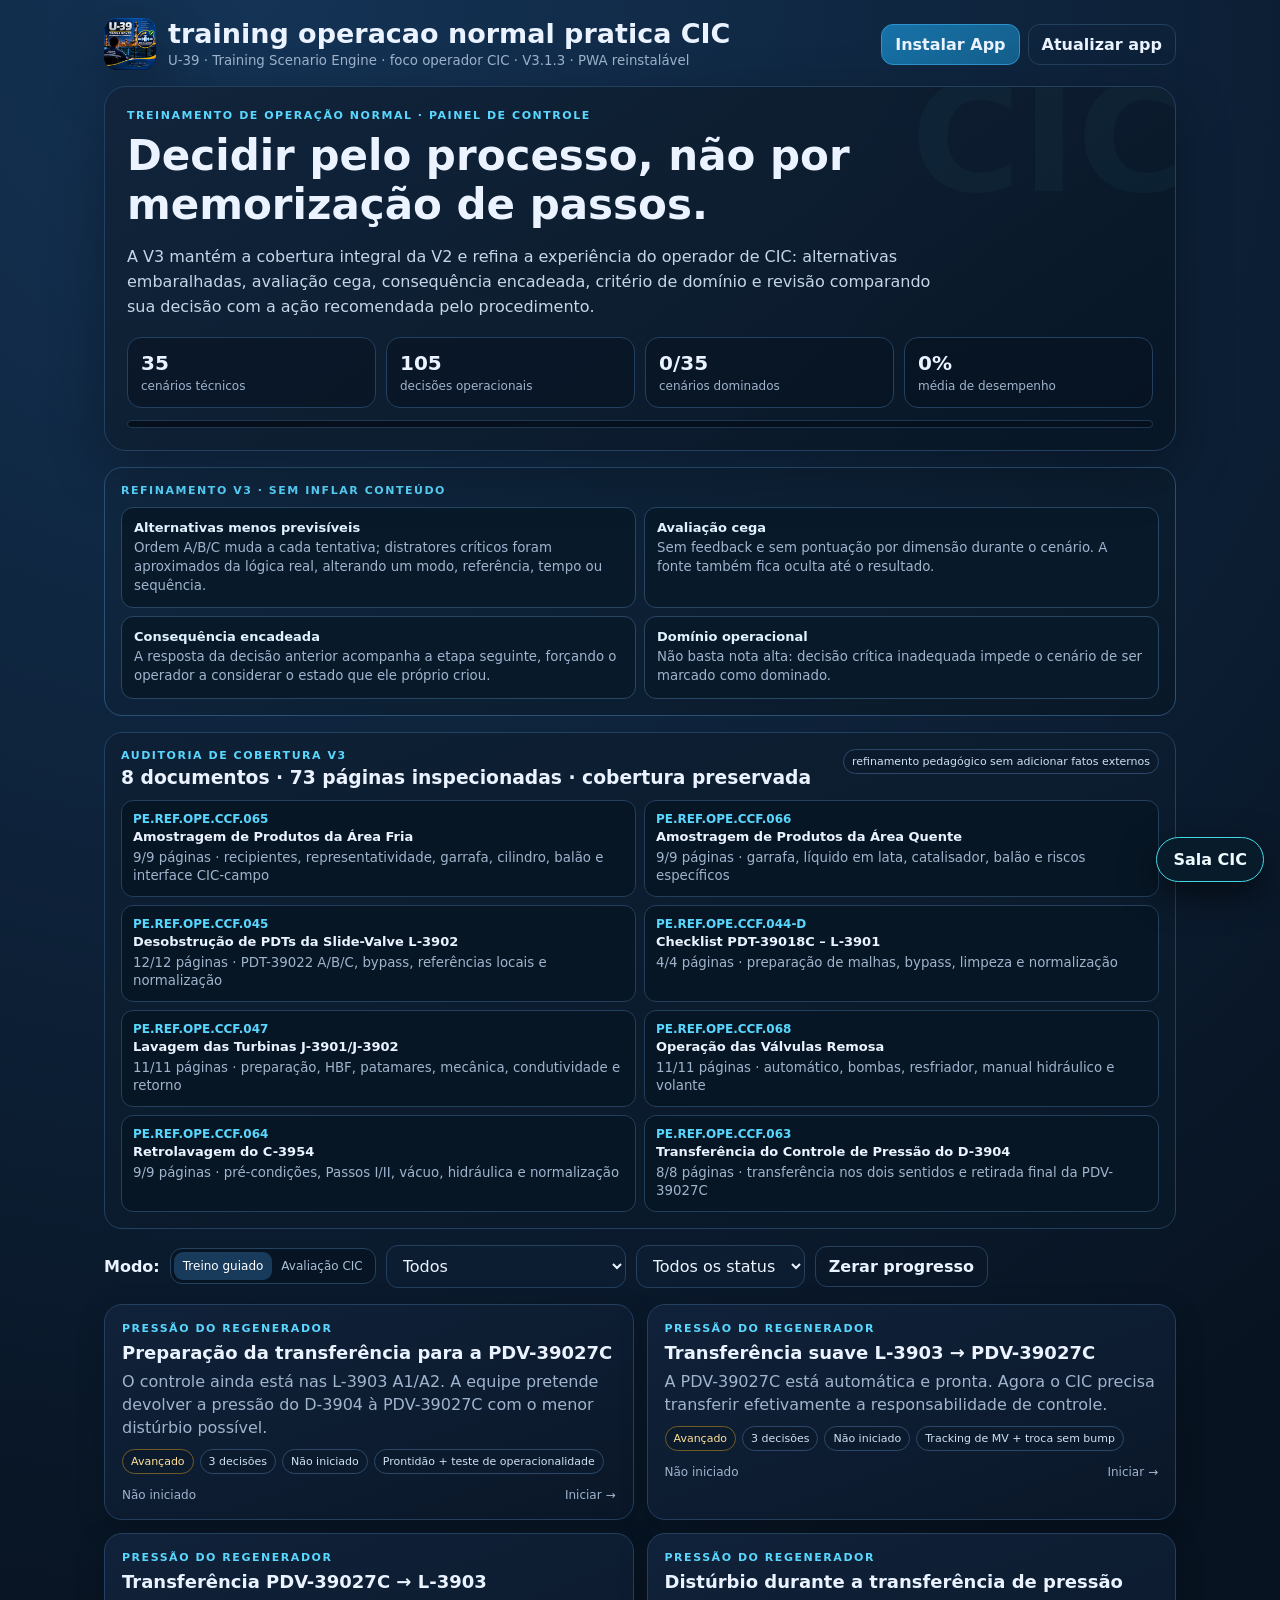
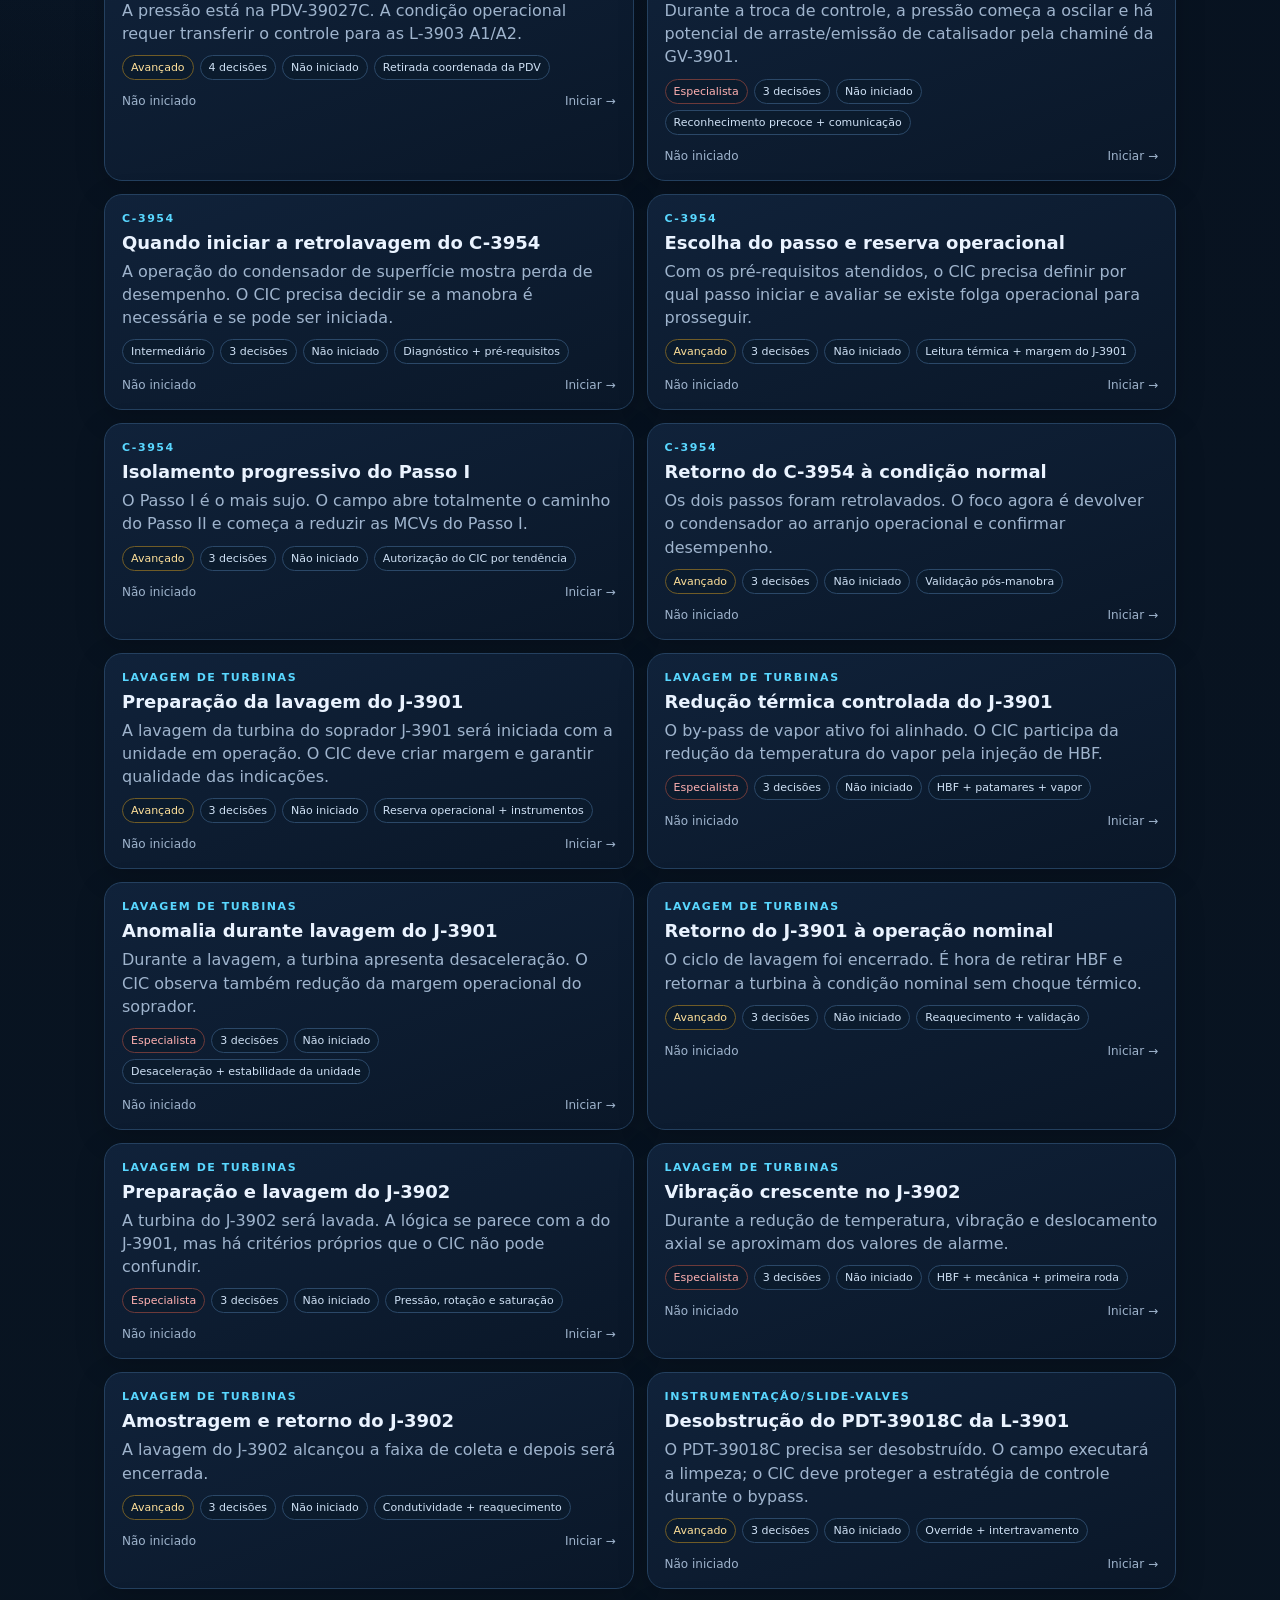
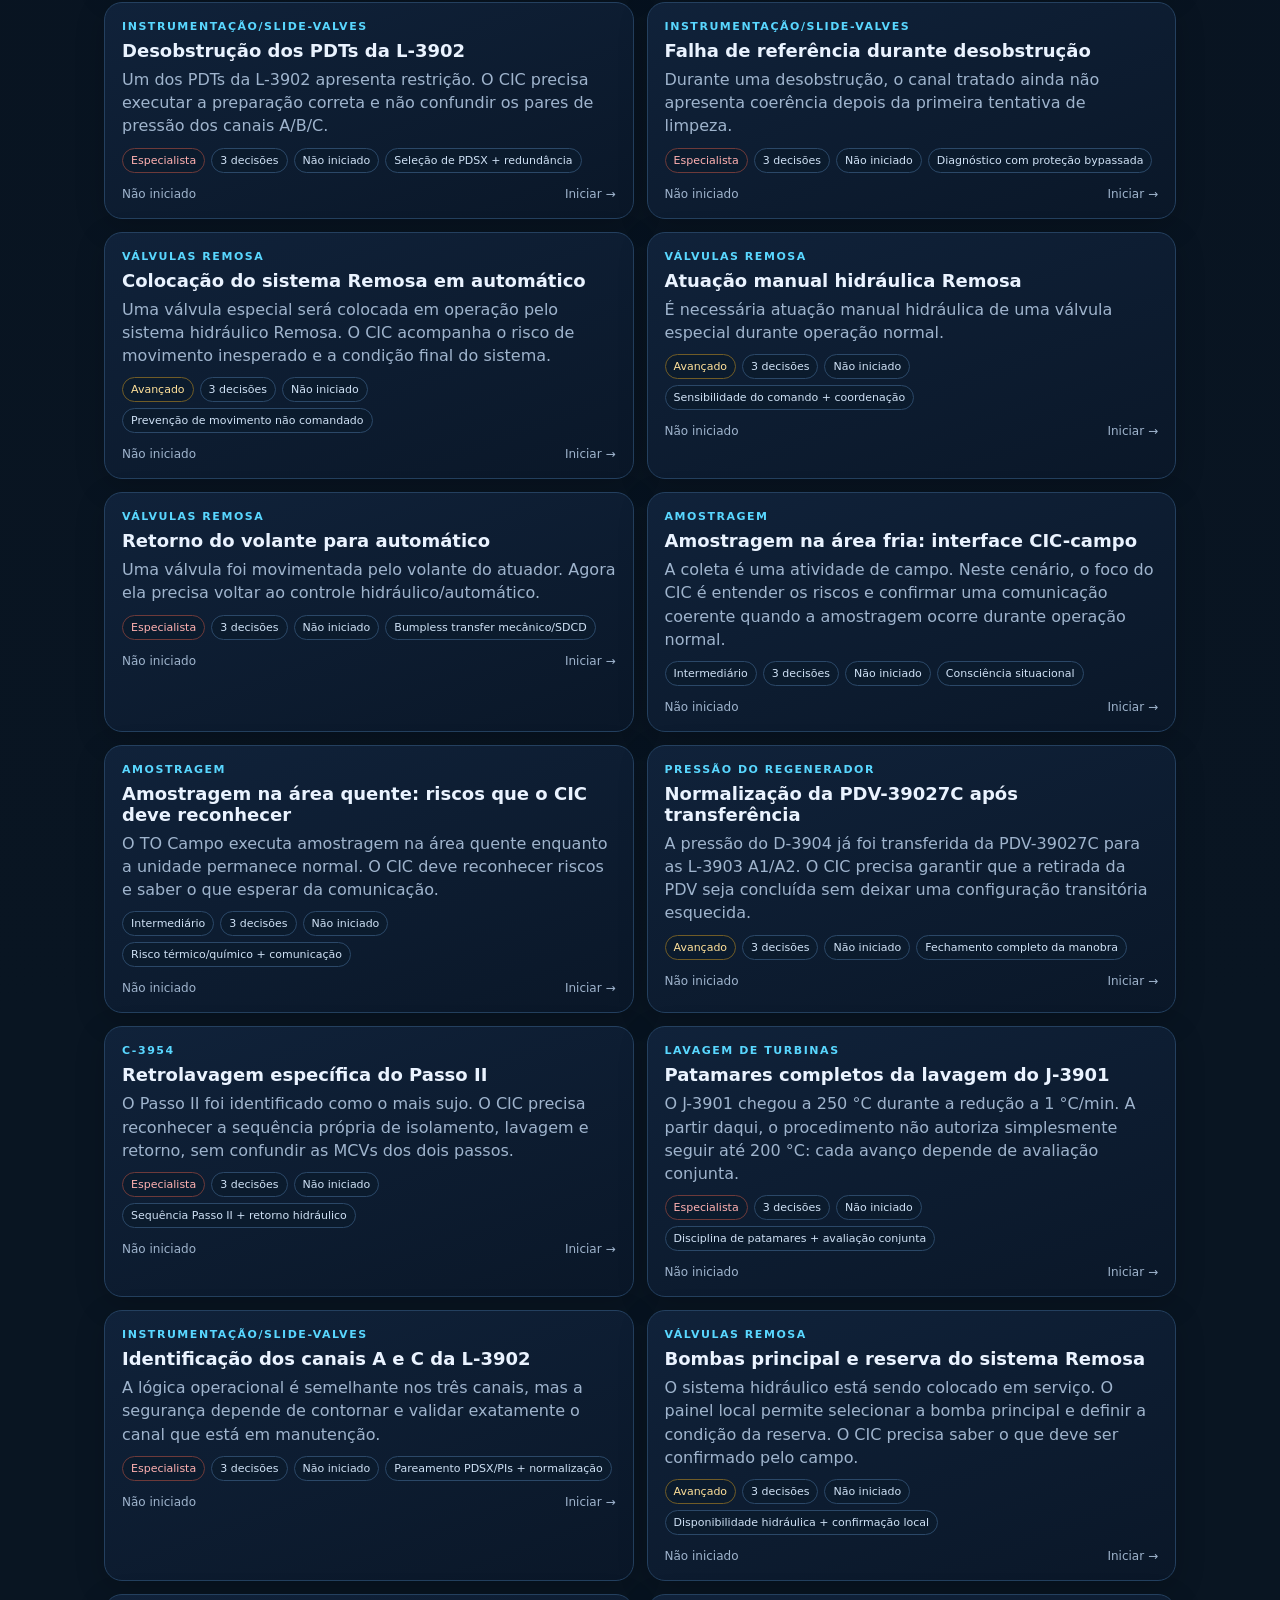
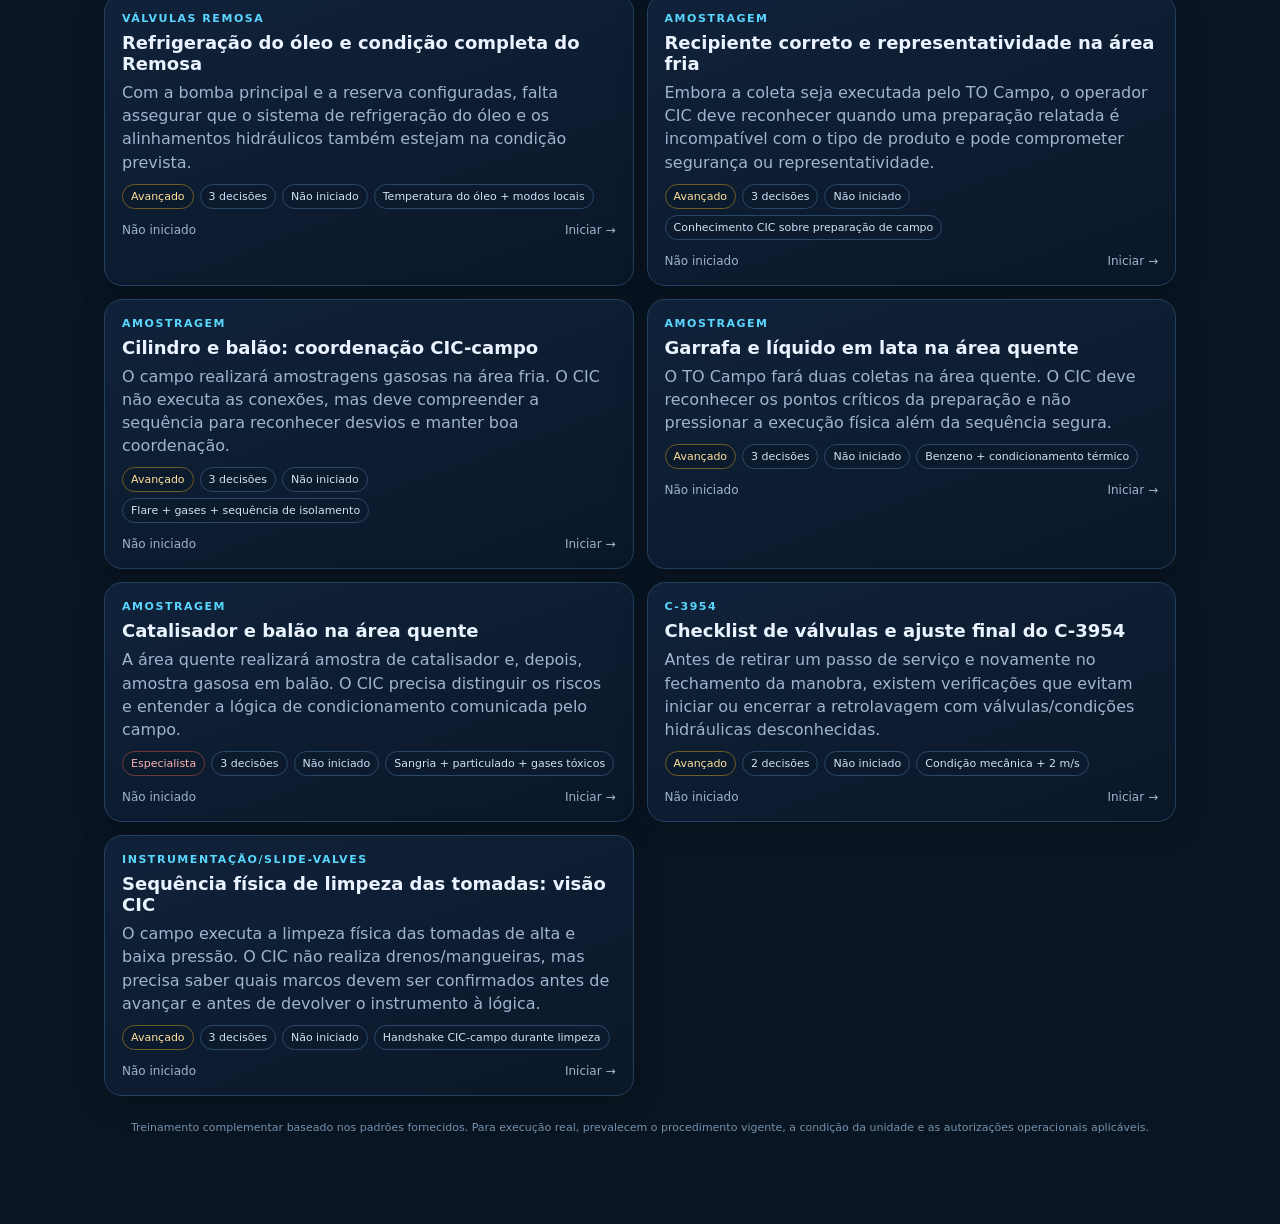
==== commit 5d4a2857: "Add files via upload" ====
--- a/index.html
+++ b/index.html
@@ -7,15 +7,21 @@
   <meta name="mobile-web-app-capable" content="yes" />
   <meta name="apple-mobile-web-app-capable" content="yes" />
   <meta name="apple-mobile-web-app-status-bar-style" content="black-translucent" />
-  <link rel="manifest" href="./manifest.webmanifest" />
-  <link rel="apple-touch-icon" href="./icon-192.png" />
-  <link rel="icon" type="image/png" sizes="192x192" href="./icon-192.png" />
-  <link rel="stylesheet" href="./styles.css" />
+  <meta name="apple-mobile-web-app-title" content="Operação Normal CIC" />
+
+  <link rel="manifest" href="manifest.json" />
+  <link rel="icon" type="image/png" sizes="192x192" href="icon-192.png" />
+  <link rel="apple-touch-icon" href="icon-192.png" />
+  <link rel="stylesheet" href="styles.css" />
+
   <title>training operacao normal pratica CIC</title>
+
+  <!-- Captura o evento de instalação o mais cedo possível -->
+  <script src="pwa.js"></script>
 </head>
 <body>
   <div id="app"></div>
-  <script src="./app.js" defer></script>
-  <script src="./sala-cic.js" defer></script>
+  <script src="app.js" defer></script>
+  <script src="sala-cic.js" defer></script>
 </body>
 </html>
